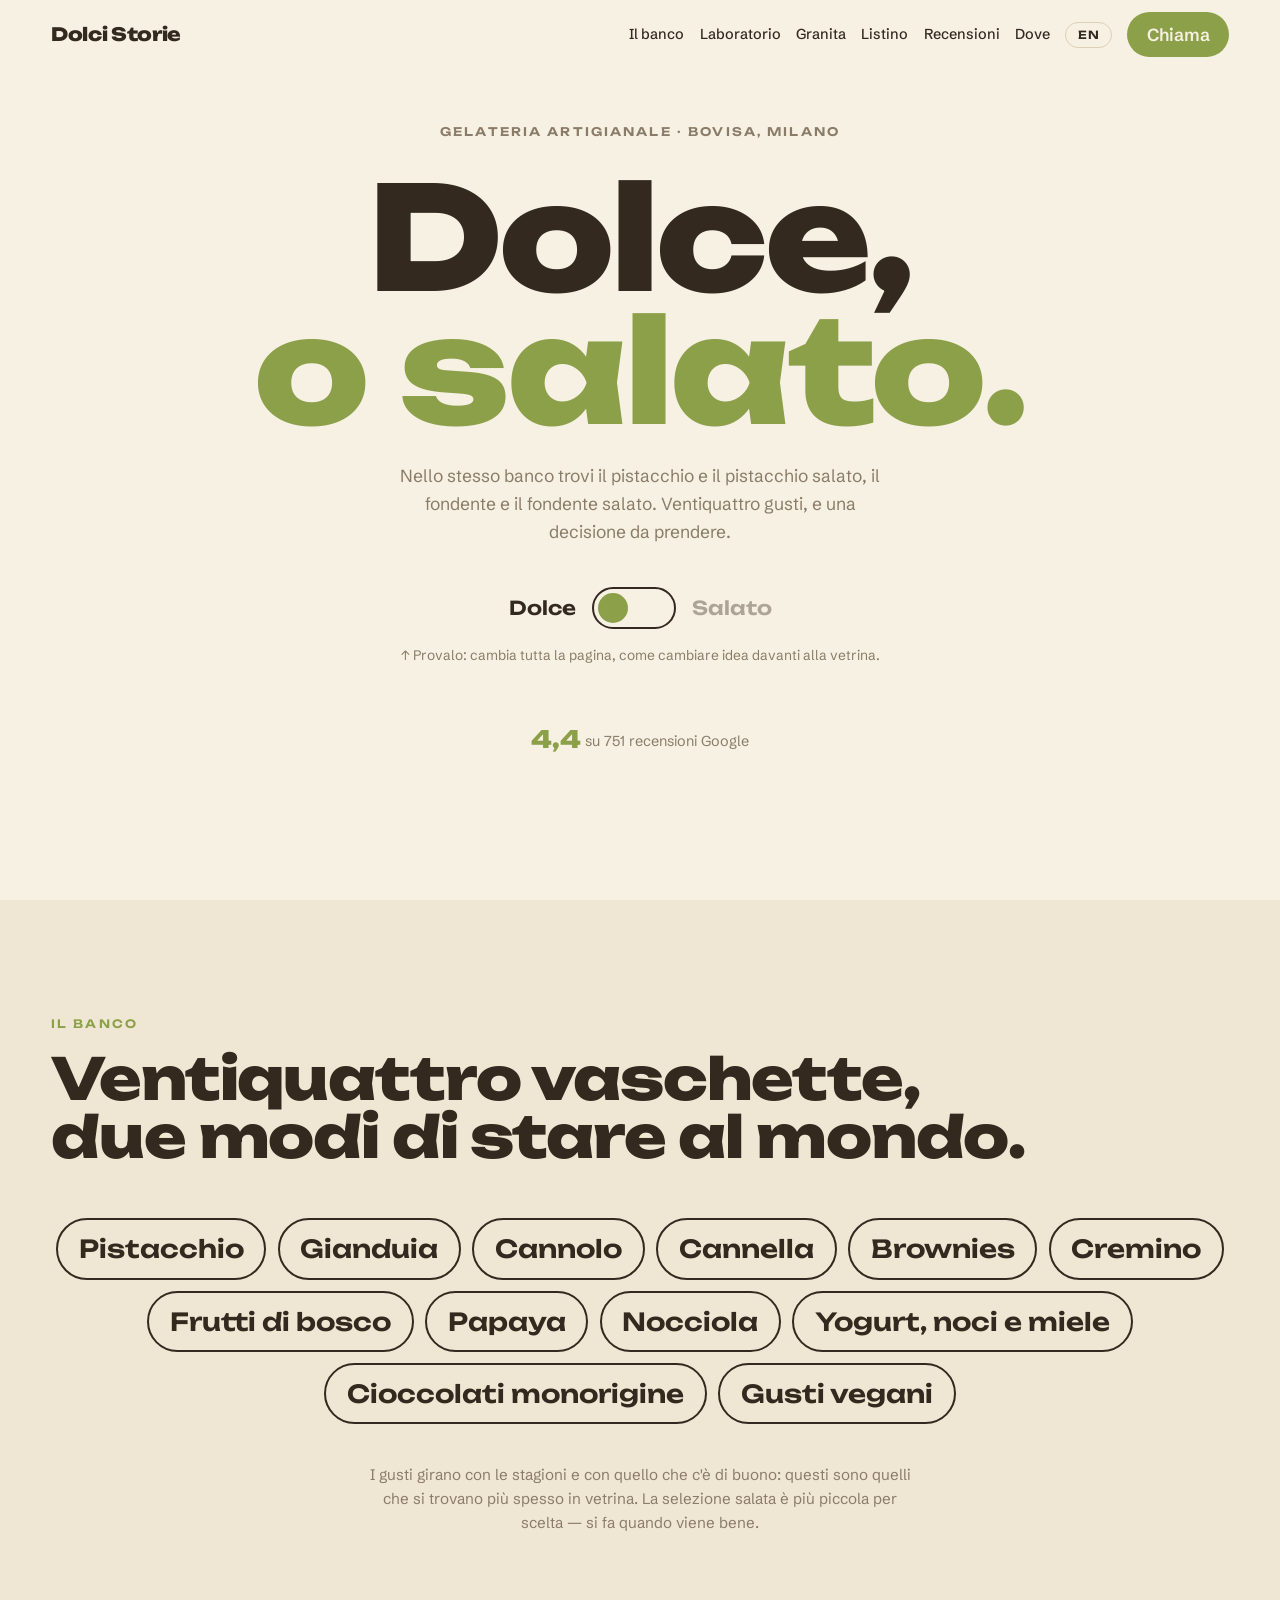
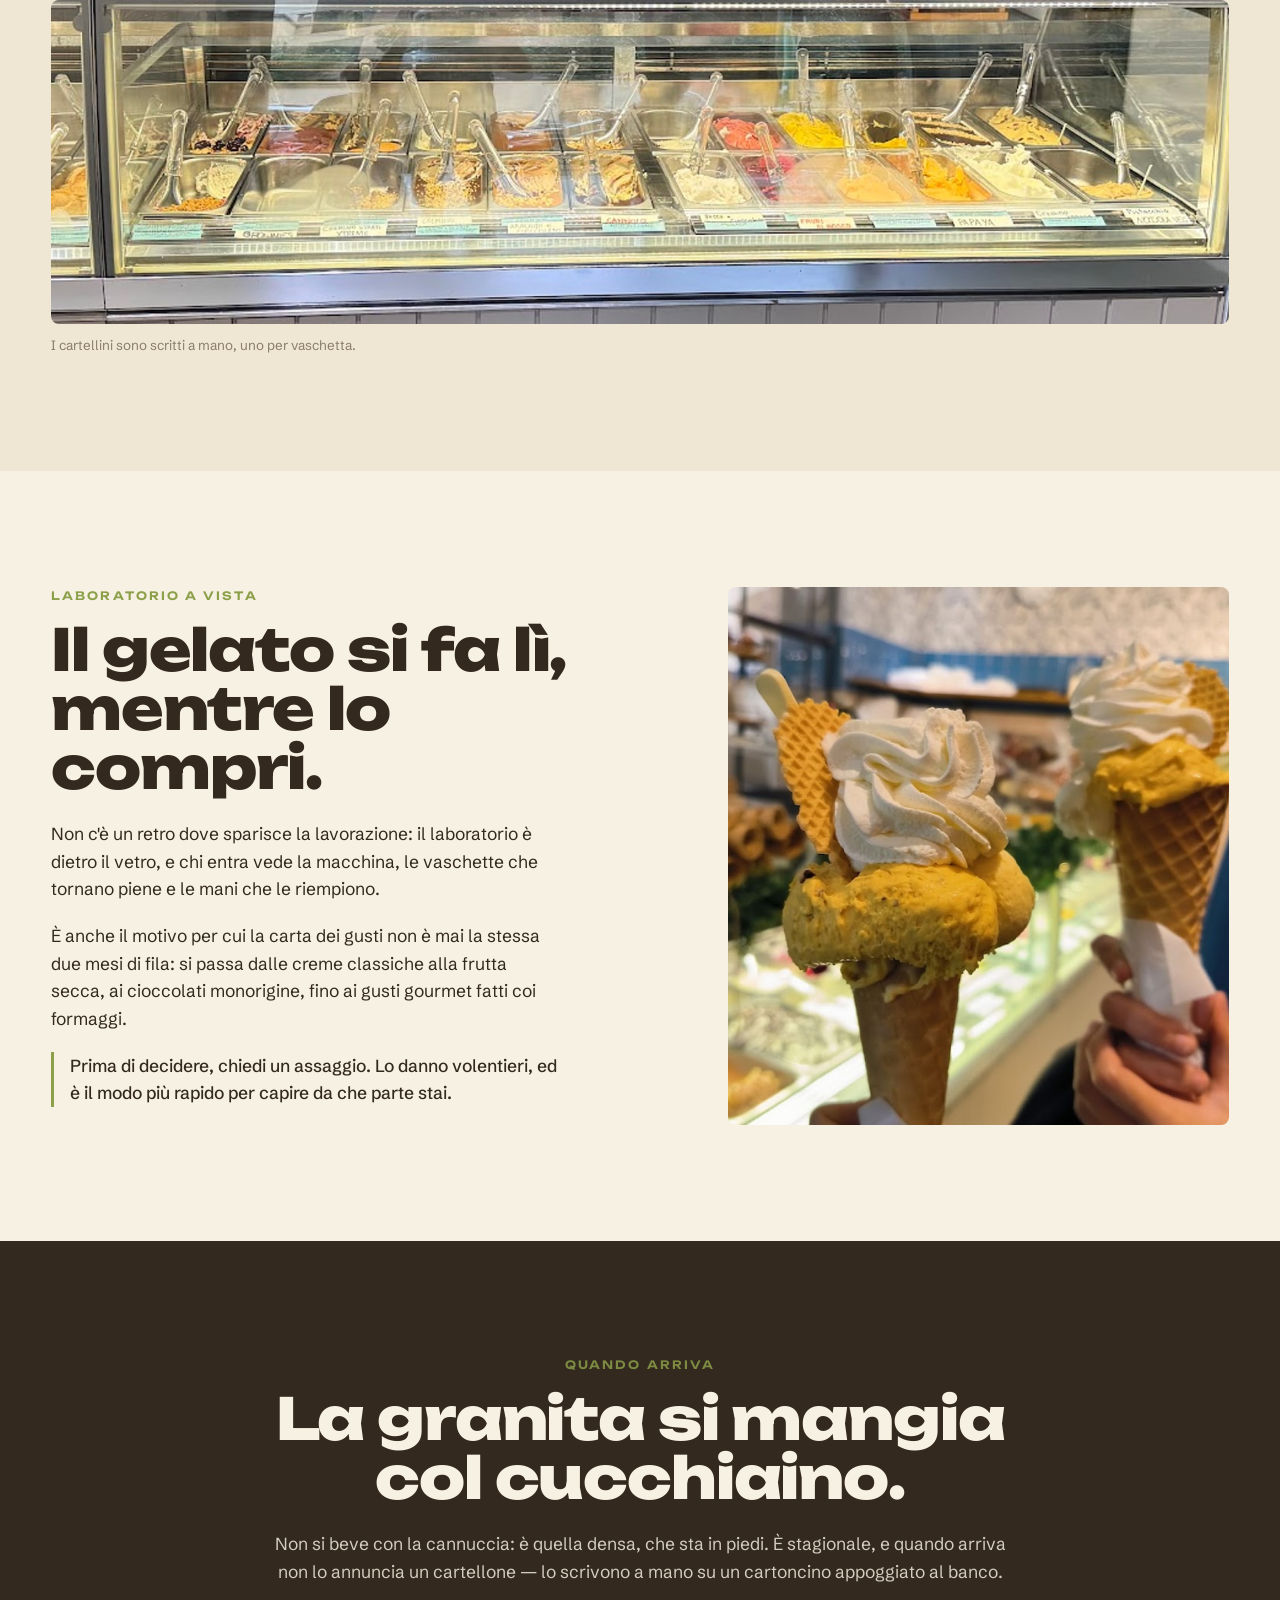
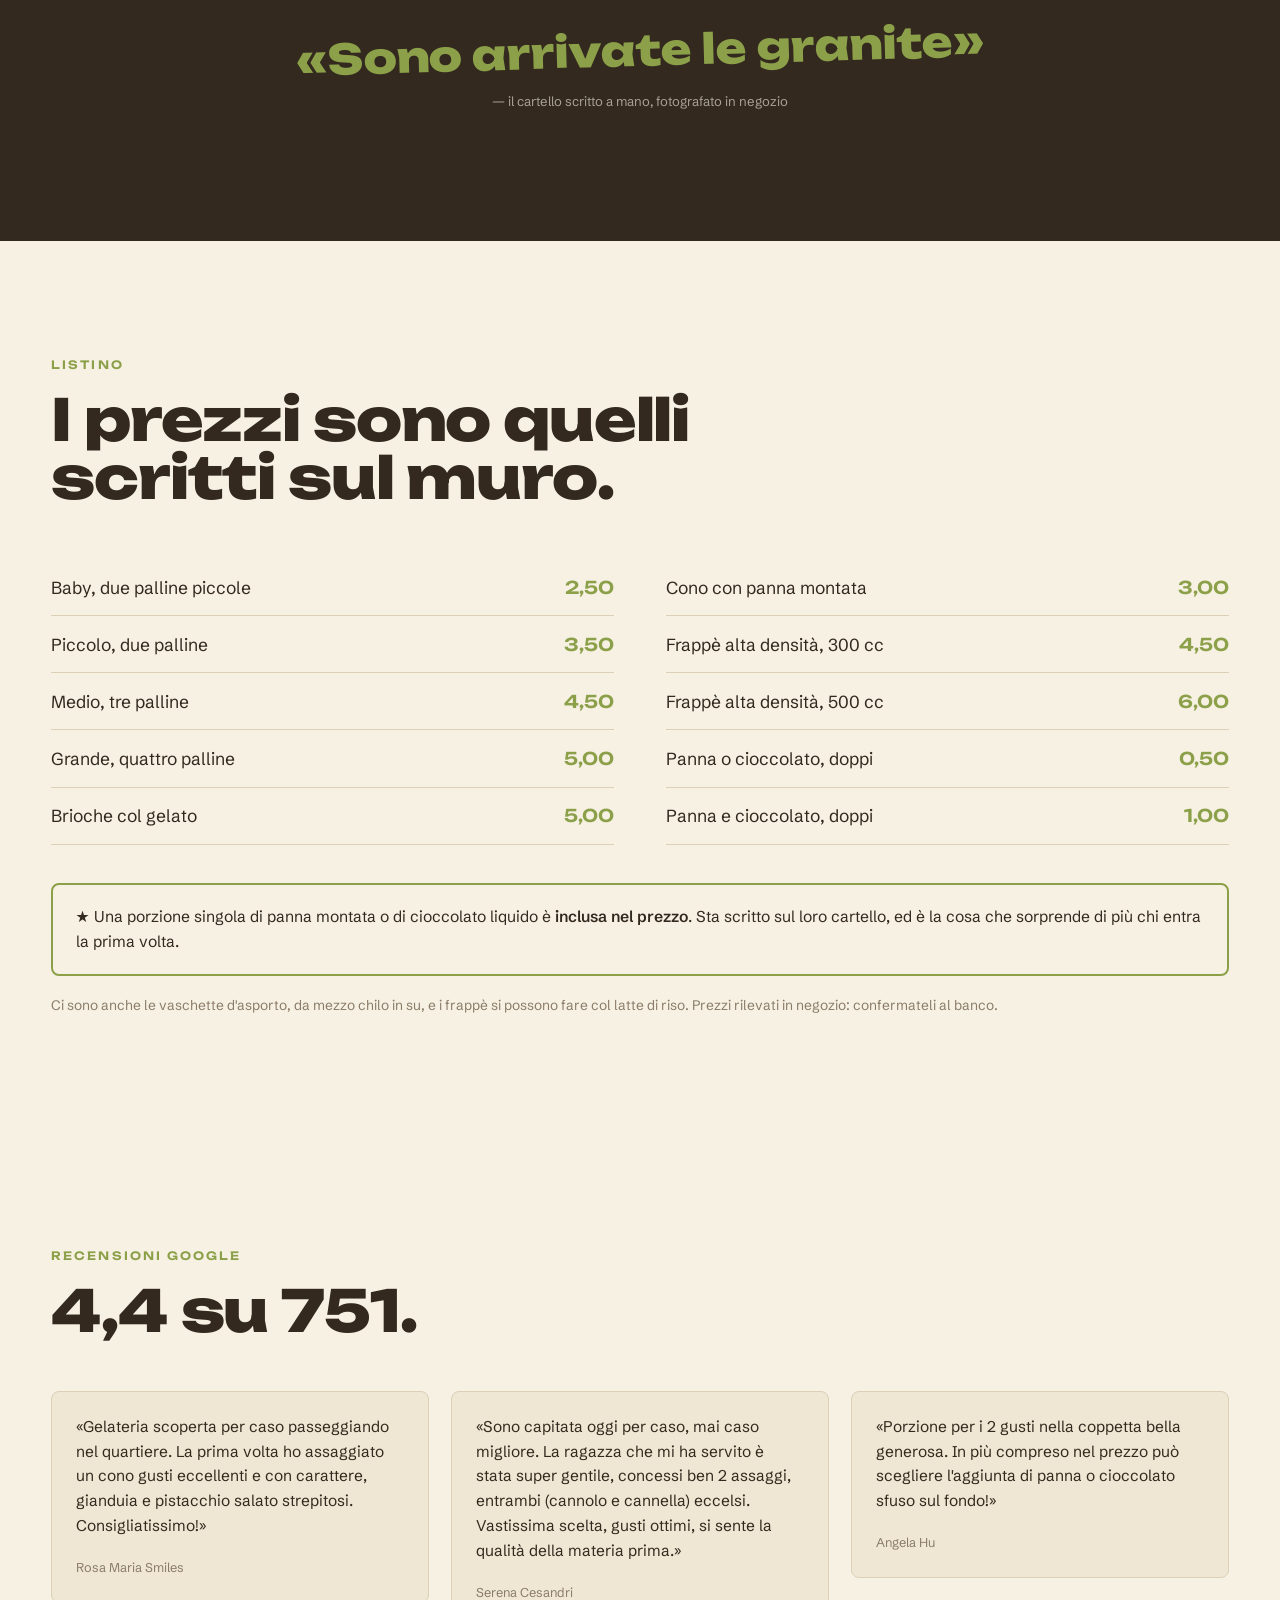
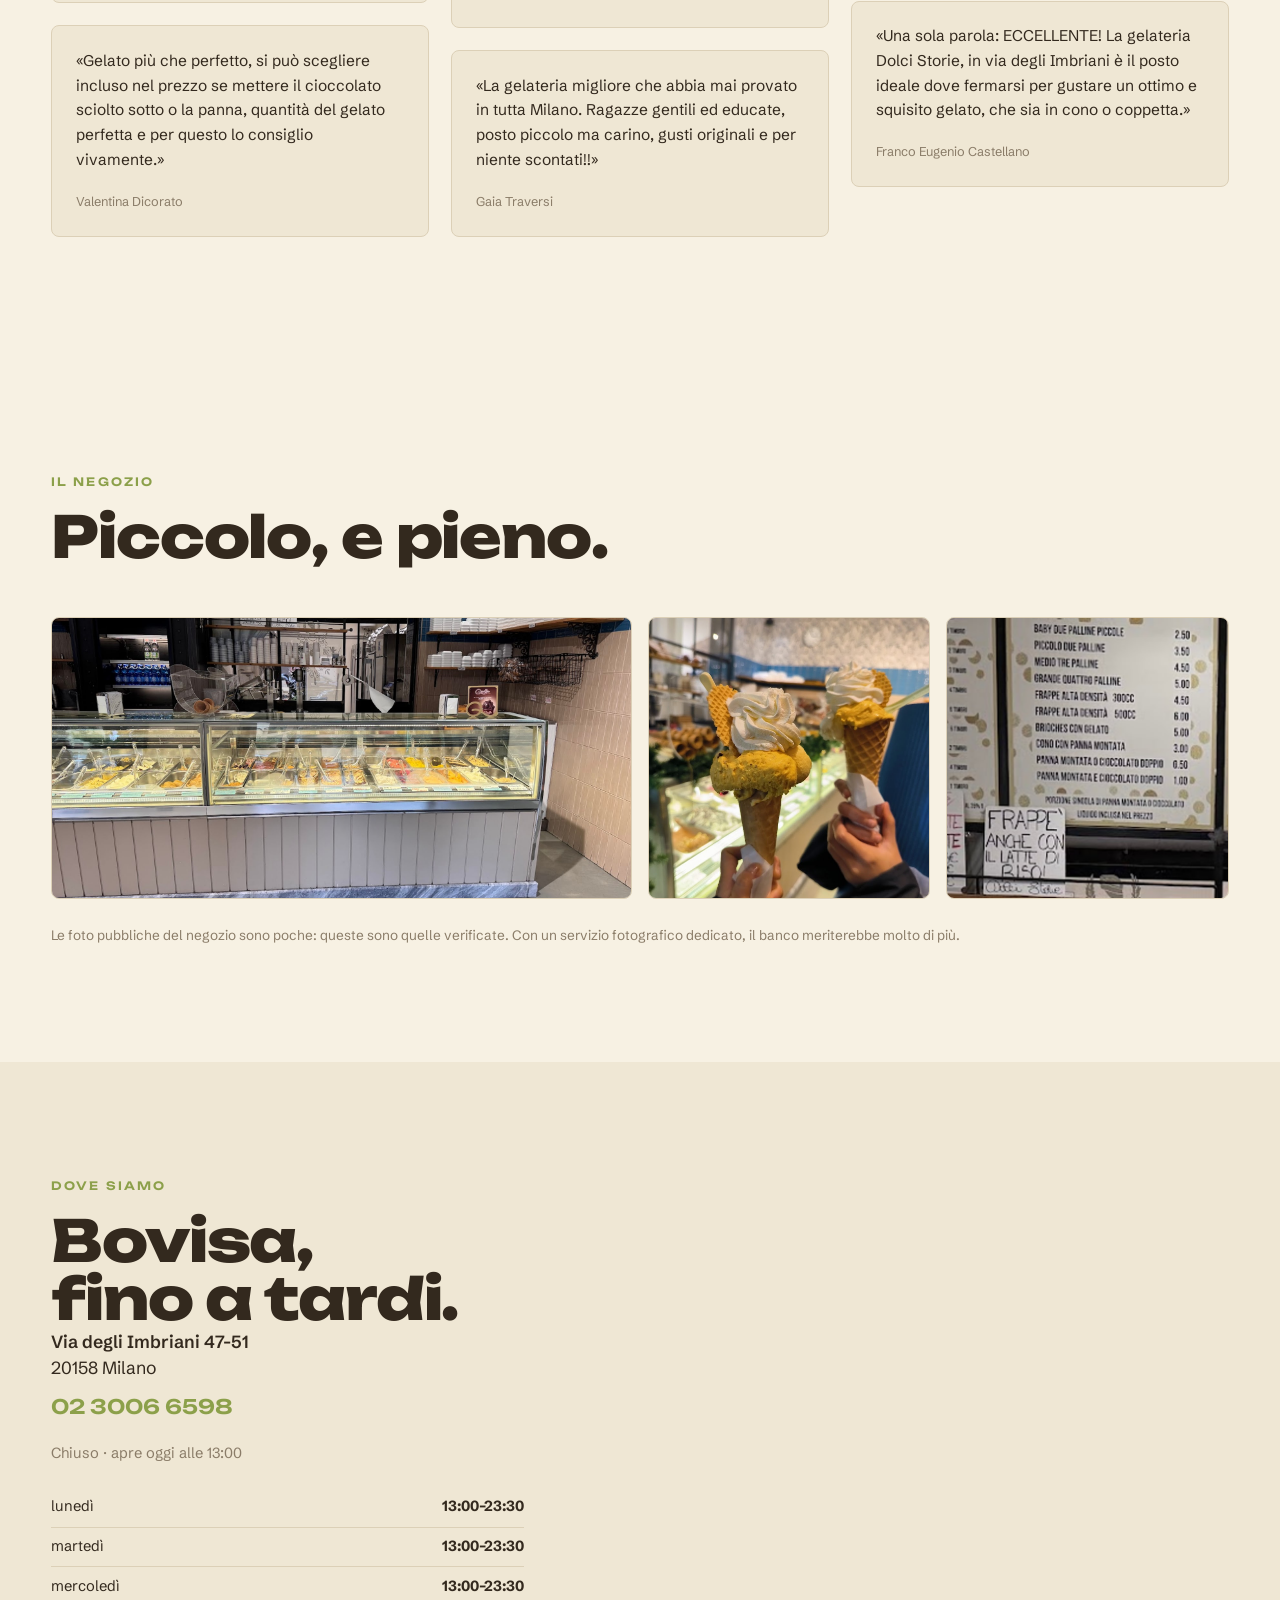
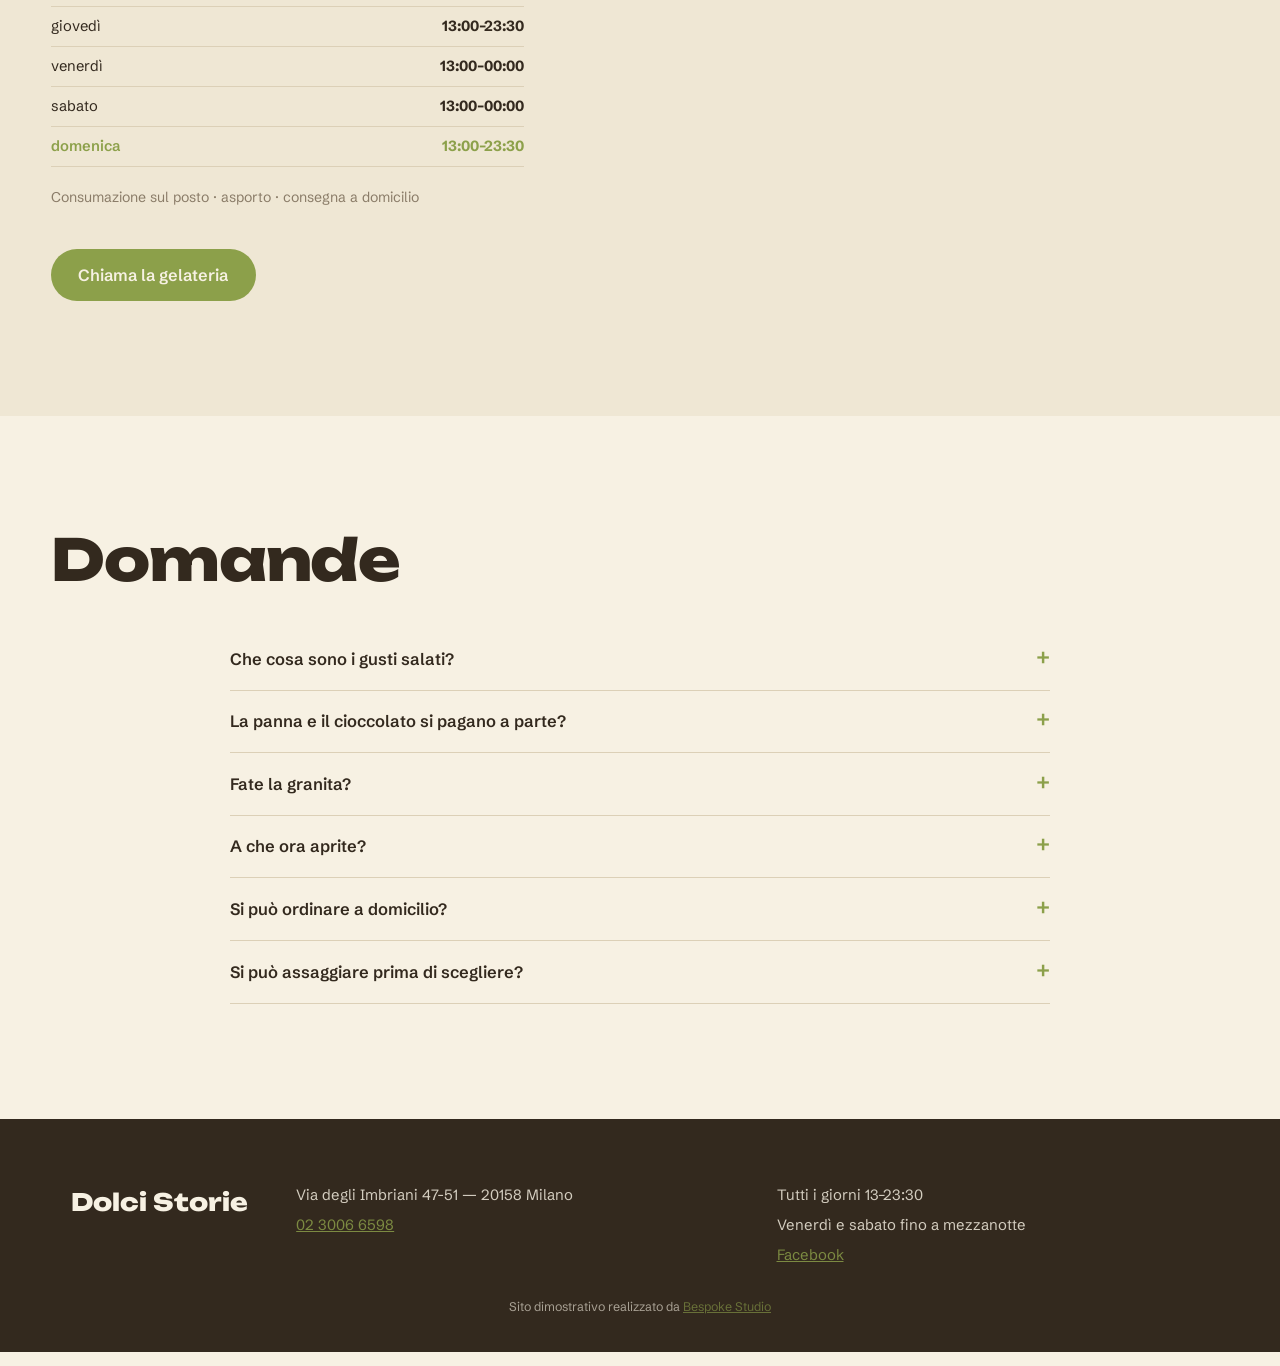
==== index.html @ 7821585c "Dolci Storie — sito vetrina (gelateria, Bovisa, Milano) Concept «Dolce, o salato»: nello stesso banc" ====
<!doctype html>
<html lang="it">
<head>
<meta charset="utf-8">
<meta name="viewport" content="width=device-width, initial-scale=1">
<title>Dolci Storie — Gelateria artigianale in Bovisa, Milano | Via degli Imbriani 47</title>
<meta name="description" content="Gelateria artigianale con laboratorio a vista in Bovisa, Milano. 24 gusti, dal pistacchio al pistacchio salato, cioccolati monorigine e granita col cucchiaino. 4,4 su 751 recensioni Google. Aperto tutti i giorni dalle 13.">
<link rel="canonical" href="https://rotenzark.github.io/dolci-storie/">
<meta property="og:type" content="website">
<meta property="og:title" content="Dolci Storie — Gelateria artigianale in Bovisa, Milano">
<meta property="og:description" content="Dolce, o salato. 24 gusti col laboratorio a vista in Via degli Imbriani. 4,4 su 751 recensioni.">
<meta property="og:url" content="https://rotenzark.github.io/dolci-storie/">
<meta property="og:image" content="https://rotenzark.github.io/dolci-storie/img/og.jpg">
<meta property="og:locale" content="it_IT">
<meta name="twitter:card" content="summary_large_image">
<meta name="twitter:title" content="Dolci Storie — Gelateria artigianale in Bovisa, Milano">
<meta name="twitter:description" content="Dolce, o salato. 24 gusti col laboratorio a vista in Via degli Imbriani, Bovisa.">
<meta name="twitter:image" content="https://rotenzark.github.io/dolci-storie/img/og.jpg">
<meta name="theme-color" content="#F7F1E3">
<link rel="icon" href="img/favicon.svg" type="image/svg+xml">
<link rel="icon" href="img/favicon-32.png" sizes="32x32">
<link rel="apple-touch-icon" href="img/apple-touch-icon.png">
<link rel="preconnect" href="https://fonts.googleapis.com">
<link rel="preconnect" href="https://fonts.gstatic.com" crossorigin>
<link href="https://fonts.googleapis.com/css2?family=Unbounded:wght@400;600;800&family=Schibsted+Grotesk:wght@400;500;600&display=swap" rel="stylesheet">
<link rel="stylesheet" href="css/styles.css?v=1">
<script src="https://cdn.jsdelivr.net/npm/gsap@3.12.5/dist/gsap.min.js" defer></script>
<script src="https://cdn.jsdelivr.net/npm/gsap@3.12.5/dist/ScrollTrigger.min.js" defer></script>
<script src="js/main.js?v=1" defer></script>
<script type="application/ld+json">
{
  "@context": "https://schema.org",
  "@type": "IceCreamShop",
  "name": "Dolci Storie",
  "description": "Gelateria artigianale con laboratorio a vista in Bovisa, Milano: 24 gusti fra creme, frutta secca, cioccolati monorigine e gusti salati, granita e caffetteria.",
  "url": "https://rotenzark.github.io/dolci-storie/",
  "telephone": "+390230066598",
  "image": "https://rotenzark.github.io/dolci-storie/img/banco.jpg",
  "priceRange": "€",
  "servesCuisine": "Gelato",
  "address": {
    "@type": "PostalAddress",
    "streetAddress": "Via degli Imbriani 47-51",
    "addressLocality": "Milano",
    "postalCode": "20158",
    "addressCountry": "IT"
  },
  "geo": { "@type": "GeoCoordinates", "latitude": 45.5009444, "longitude": 9.1667323 },
  "aggregateRating": { "@type": "AggregateRating", "ratingValue": "4.4", "reviewCount": "751" },
  "openingHoursSpecification": [
    { "@type": "OpeningHoursSpecification", "dayOfWeek": ["Sunday","Monday","Tuesday","Wednesday","Thursday"], "opens": "13:00", "closes": "23:30" },
    { "@type": "OpeningHoursSpecification", "dayOfWeek": ["Friday","Saturday"], "opens": "13:00", "closes": "00:00" }
  ]
}
</script>
<script type="application/ld+json">
{
  "@context": "https://schema.org",
  "@type": "FAQPage",
  "mainEntity": [
    {
      "@type": "Question",
      "name": "Che cosa sono i gusti salati?",
      "acceptedAnswer": { "@type": "Answer", "text": "Accanto ai gusti classici il banco tiene versioni salate delle stesse basi — il pistacchio salato e il fondente salato — e gusti gourmet realizzati con i formaggi. Sono gli stessi ingredienti, portati dall'altra parte." }
    },
    {
      "@type": "Question",
      "name": "La panna e il cioccolato si pagano a parte?",
      "acceptedAnswer": { "@type": "Answer", "text": "No. Sul cartello del locale è scritto che una porzione singola di panna montata o di cioccolato liquido è inclusa nel prezzo. Si paga solo se se ne vuole una doppia." }
    },
    {
      "@type": "Question",
      "name": "Fate la granita?",
      "acceptedAnswer": { "@type": "Answer", "text": "Sì, ed è del tipo da mangiare col cucchiaino, non da bere. È stagionale: quando arriva, lo scrivono a mano sul cartello del banco." }
    },
    {
      "@type": "Question",
      "name": "A che ora aprite?",
      "acceptedAnswer": { "@type": "Answer", "text": "Tutti i giorni dalle 13. Si chiude alle 23:30, e il venerdì e il sabato a mezzanotte. Non facciamo colazione: si comincia all'ora del caffè del pomeriggio." }
    },
    {
      "@type": "Question",
      "name": "Si può ordinare a domicilio?",
      "acceptedAnswer": { "@type": "Answer", "text": "Sì: oltre al banco ci sono l'asporto e la consegna a domicilio. Per le vaschette conviene una telefonata allo 02 3006 6598." }
    },
    {
      "@type": "Question",
      "name": "Si può assaggiare prima di scegliere?",
      "acceptedAnswer": { "@type": "Answer", "text": "Sì, e conviene: è il modo più rapido per capire se il pistacchio che si vuole è quello dolce o quello salato." }
    }
  ]
}
</script>
</head>
<body>

<div id="intro" aria-hidden="true"><span id="introMark">Dolci Storie</span></div>

<a class="skip" href="#hero" data-i18n="skip">Vai al contenuto</a>

<header id="header">
  <a class="brand" href="#hero" aria-label="Dolci Storie, torna in cima" data-i18n-aria="brand.aria">Dolci Storie</a>
  <button id="burger" aria-expanded="false" aria-controls="mainNav" aria-label="Apri il menu" data-i18n-aria="burger.aria">
    <span></span><span></span><span></span>
  </button>
  <nav id="mainNav" aria-label="Principale">
    <a href="#banco" data-i18n="nav.banco">Il banco</a>
    <a href="#laboratorio" data-i18n="nav.lab">Laboratorio</a>
    <a href="#granita" data-i18n="nav.granita">Granita</a>
    <a href="#listino" data-i18n="nav.listino">Listino</a>
    <a href="#voci" data-i18n="nav.voci">Recensioni</a>
    <a href="#dove" data-i18n="nav.dove">Dove</a>
    <button id="langToggle" type="button" aria-label="Switch to English" data-i18n-aria="lang.aria"><span data-i18n="lang.txt">EN</span></button>
    <a class="cta" href="tel:+390230066598" data-i18n="nav.cta">Chiama</a>
  </nav>
</header>

<main>

<!-- ══════════ HERO: la scelta ══════════ -->
<section id="hero">
  <p class="hero-kicker" data-i18n="hero.kicker">Gelateria artigianale · Bovisa, Milano</p>

  <h1 class="hero-title">
    <span class="ht-1" data-i18n="hero.t1">Dolce,</span>
    <span class="ht-2" data-i18n="hero.t2">o salato.</span>
  </h1>

  <p class="hero-sub" data-i18n="hero.sub">Nello stesso banco trovi il pistacchio e il pistacchio salato, il fondente e il fondente salato. Ventiquattro gusti, e una decisione da prendere.</p>

  <div class="switch-wrap">
    <span class="switch-label sw-dolce" data-i18n="sw.dolce">Dolce</span>
    <button id="gusto" class="switch" role="switch" aria-checked="false" aria-label="Passa ai gusti salati" data-i18n-aria="sw.aria">
      <span class="knob"></span>
    </button>
    <span class="switch-label sw-salato" data-i18n="sw.salato">Salato</span>
  </div>
  <p class="switch-hint" data-i18n="sw.hint">↑ Provalo: cambia tutta la pagina, come cambiare idea davanti alla vetrina.</p>

  <p class="hero-rating"><strong>4,4</strong> <span data-i18n="hero.rating">su 751 recensioni Google</span></p>
</section>

<!-- ══════════ IL BANCO ══════════ -->
<section id="banco">
  <div class="sec-head reveal">
    <p class="eyebrow" data-i18n="banco.eyebrow">Il banco</p>
    <h2 data-i18n="banco.h">Ventiquattro vaschette,<br>due modi di stare al mondo.</h2>
  </div>

  <div class="gusti-grid" id="gustiDolce">
    <span class="gusto-chip reveal">Pistacchio</span>
    <span class="gusto-chip reveal">Gianduia</span>
    <span class="gusto-chip reveal">Cannolo</span>
    <span class="gusto-chip reveal">Cannella</span>
    <span class="gusto-chip reveal">Brownies</span>
    <span class="gusto-chip reveal">Cremino</span>
    <span class="gusto-chip reveal">Frutti di bosco</span>
    <span class="gusto-chip reveal">Papaya</span>
    <span class="gusto-chip reveal">Nocciola</span>
    <span class="gusto-chip reveal" data-i18n="g.yogurt">Yogurt, noci e miele</span>
    <span class="gusto-chip reveal" data-i18n="g.mono">Cioccolati monorigine</span>
    <span class="gusto-chip reveal" data-i18n="g.vegani">Gusti vegani</span>
  </div>

  <div class="gusti-grid" id="gustiSalato" hidden>
    <span class="gusto-chip reveal">Pistacchio salato</span>
    <span class="gusto-chip reveal">Fondente salato</span>
    <span class="gusto-chip reveal" data-i18n="g.formaggi">Gusti gourmet coi formaggi</span>
  </div>

  <p class="banco-nota reveal" data-i18n="banco.nota">I gusti girano con le stagioni e con quello che c'è di buono: questi sono quelli che si trovano più spesso in vetrina. La selezione salata è più piccola per scelta — si fa quando viene bene.</p>

  <figure class="banco-fig reveal">
    <img src="img/vaschette.jpg" alt="La fila delle vaschette nel banco, con i cartellini dei gusti scritti a mano" width="1600" height="264">
    <figcaption data-i18n="banco.cap">I cartellini sono scritti a mano, uno per vaschetta.</figcaption>
  </figure>
</section>

<!-- ══════════ LABORATORIO ══════════ -->
<section id="laboratorio">
  <div class="lab-grid">
    <div class="lab-text reveal">
      <p class="eyebrow" data-i18n="lab.eyebrow">Laboratorio a vista</p>
      <h2 data-i18n="lab.h">Il gelato si fa lì,<br>mentre lo compri.</h2>
      <p data-i18n="lab.p1">Non c'è un retro dove sparisce la lavorazione: il laboratorio è dietro il vetro, e chi entra vede la macchina, le vaschette che tornano piene e le mani che le riempiono.</p>
      <p data-i18n="lab.p2">È anche il motivo per cui la carta dei gusti non è mai la stessa due mesi di fila: si passa dalle creme classiche alla frutta secca, ai cioccolati monorigine, fino ai gusti gourmet fatti coi formaggi.</p>
      <p class="lab-tip" data-i18n="lab.tip">Prima di decidere, chiedi un assaggio. Lo danno volentieri, ed è il modo più rapido per capire da che parte stai.</p>
    </div>
    <figure class="lab-fig reveal">
      <img src="img/pistacchio.jpg" alt="Due coni di gelato al pistacchio con panna montata, davanti al banco" width="1200" height="1101">
    </figure>
  </div>
</section>

<!-- ══════════ GRANITA ══════════ -->
<section id="granita">
  <div class="granita-inner reveal">
    <p class="eyebrow" data-i18n="gr.eyebrow">Quando arriva</p>
    <h2 data-i18n="gr.h">La granita si mangia<br>col cucchiaino.</h2>
    <p data-i18n="gr.p">Non si beve con la cannuccia: è quella densa, che sta in piedi. È stagionale, e quando arriva non lo annuncia un cartellone — lo scrivono a mano su un cartoncino appoggiato al banco.</p>
    <p class="gr-quote" data-i18n="gr.q">«Sono arrivate le granite»</p>
    <p class="gr-src" data-i18n="gr.src">— il cartello scritto a mano, fotografato in negozio</p>
  </div>
</section>

<!-- ══════════ LISTINO ══════════ -->
<section id="listino">
  <div class="sec-head reveal">
    <p class="eyebrow" data-i18n="li.eyebrow">Listino</p>
    <h2 data-i18n="li.h">I prezzi sono quelli<br>scritti sul muro.</h2>
  </div>
  <div class="listino-grid">
    <ul class="listino-col reveal">
      <li><span data-i18n="li.1">Baby, due palline piccole</span><b>2,50</b></li>
      <li><span data-i18n="li.2">Piccolo, due palline</span><b>3,50</b></li>
      <li><span data-i18n="li.3">Medio, tre palline</span><b>4,50</b></li>
      <li><span data-i18n="li.4">Grande, quattro palline</span><b>5,00</b></li>
      <li><span data-i18n="li.5">Brioche col gelato</span><b>5,00</b></li>
    </ul>
    <ul class="listino-col reveal">
      <li><span data-i18n="li.6">Cono con panna montata</span><b>3,00</b></li>
      <li><span data-i18n="li.7">Frappè alta densità, 300 cc</span><b>4,50</b></li>
      <li><span data-i18n="li.8">Frappè alta densità, 500 cc</span><b>6,00</b></li>
      <li><span data-i18n="li.9">Panna o cioccolato, doppi</span><b>0,50</b></li>
      <li><span data-i18n="li.10">Panna e cioccolato, doppi</span><b>1,00</b></li>
    </ul>
  </div>
  <p class="listino-star reveal" data-i18n="li.star">★ Una porzione singola di panna montata o di cioccolato liquido è <strong>inclusa nel prezzo</strong>. Sta scritto sul loro cartello, ed è la cosa che sorprende di più chi entra la prima volta.</p>
  <p class="listino-nota reveal" data-i18n="li.nota">Ci sono anche le vaschette d'asporto, da mezzo chilo in su, e i frappè si possono fare col latte di riso. Prezzi rilevati in negozio: confermateli al banco.</p>
</section>

<!-- ══════════ RECENSIONI ══════════ -->
<section id="voci">
  <div class="sec-head reveal">
    <p class="eyebrow" data-i18n="voci.eyebrow">Recensioni Google</p>
    <h2 data-i18n="voci.h">4,4 su 751.</h2>
  </div>
  <div class="voci-grid">
    <blockquote class="reveal"><p data-i18n="v1.p">«Gelateria scoperta per caso passeggiando nel quartiere. La prima volta ho assaggiato un cono gusti eccellenti e con carattere, gianduia e pistacchio salato strepitosi. Consigliatissimo!»</p><cite data-i18n="v1.c">Rosa Maria Smiles</cite></blockquote>
    <blockquote class="reveal"><p data-i18n="v2.p">«Gelato più che perfetto, si può scegliere incluso nel prezzo se mettere il cioccolato sciolto sotto o la panna, quantità del gelato perfetta e per questo lo consiglio vivamente.»</p><cite data-i18n="v2.c">Valentina Dicorato</cite></blockquote>
    <blockquote class="reveal"><p data-i18n="v3.p">«Sono capitata oggi per caso, mai caso migliore. La ragazza che mi ha servito è stata super gentile, concessi ben 2 assaggi, entrambi (cannolo e cannella) eccelsi. Vastissima scelta, gusti ottimi, si sente la qualità della materia prima.»</p><cite data-i18n="v3.c">Serena Cesandri</cite></blockquote>
    <blockquote class="reveal"><p data-i18n="v4.p">«La gelateria migliore che abbia mai provato in tutta Milano. Ragazze gentili ed educate, posto piccolo ma carino, gusti originali e per niente scontati!!»</p><cite data-i18n="v4.c">Gaia Traversi</cite></blockquote>
    <blockquote class="reveal"><p data-i18n="v5.p">«Porzione per i 2 gusti nella coppetta bella generosa. In più compreso nel prezzo può scegliere l'aggiunta di panna o cioccolato sfuso sul fondo!»</p><cite data-i18n="v5.c">Angela Hu</cite></blockquote>
    <blockquote class="reveal"><p data-i18n="v6.p">«Una sola parola: ECCELLENTE! La gelateria Dolci Storie, in via degli Imbriani è il posto ideale dove fermarsi per gustare un ottimo e squisito gelato, che sia in cono o coppetta.»</p><cite data-i18n="v6.c">Franco Eugenio Castellano</cite></blockquote>
  </div>
</section>

<!-- ══════════ GALLERY ══════════ -->
<section id="sala">
  <div class="sec-head reveal">
    <p class="eyebrow" data-i18n="sala.eyebrow">Il negozio</p>
    <h2 data-i18n="sala.h">Piccolo, e pieno.</h2>
  </div>
  <div class="sala-grid">
    <button class="shot shot-wide reveal" data-full="img/banco.jpg" aria-label="Ingrandisci: il banco" data-i18n-aria="sala.a1">
      <img src="img/banco.jpg" alt="Il banco di Dolci Storie con la vetrina dei gusti e il listino scritto a muro" width="1800" height="1350">
    </button>
    <button class="shot reveal" data-full="img/coni.jpg" aria-label="Ingrandisci: due coni di pistacchio" data-i18n-aria="sala.a2">
      <img src="img/coni.jpg" alt="Due coni di gelato al pistacchio con panna montata" width="1100" height="1467">
    </button>
    <button class="shot reveal" data-full="img/listino.jpg" aria-label="Ingrandisci: il listino a muro" data-i18n-aria="sala.a3">
      <img src="img/listino.jpg" alt="Il listino dei prezzi scritto sui cartelli appesi al muro" width="1400" height="450">
    </button>
  </div>
  <p class="sala-nota reveal" data-i18n="sala.nota">Le foto pubbliche del negozio sono poche: queste sono quelle verificate. Con un servizio fotografico dedicato, il banco meriterebbe molto di più.</p>
</section>

<!-- ══════════ DOVE ══════════ -->
<section id="dove">
  <div class="dove-grid">
    <div class="dove-info reveal">
      <p class="eyebrow" data-i18n="dove.eyebrow">Dove siamo</p>
      <h2 data-i18n="dove.h">Bovisa,<br>fino a tardi.</h2>
      <address>
        <strong>Via degli Imbriani 47-51</strong><br>
        20158 Milano
      </address>
      <p class="dove-tel"><a href="tel:+390230066598">02 3006 6598</a></p>
      <p class="dove-stato"><span id="orarioStato">&nbsp;</span></p>
      <ul class="orari">
        <li data-day="1"><span data-i18n="d.lun">lunedì</span><b>13:00–23:30</b></li>
        <li data-day="2"><span data-i18n="d.mar">martedì</span><b>13:00–23:30</b></li>
        <li data-day="3"><span data-i18n="d.mer">mercoledì</span><b>13:00–23:30</b></li>
        <li data-day="4"><span data-i18n="d.gio">giovedì</span><b>13:00–23:30</b></li>
        <li data-day="5"><span data-i18n="d.ven">venerdì</span><b>13:00–00:00</b></li>
        <li data-day="6"><span data-i18n="d.sab">sabato</span><b>13:00–00:00</b></li>
        <li data-day="0"><span data-i18n="d.dom">domenica</span><b>13:00–23:30</b></li>
      </ul>
      <p class="dove-serv" data-i18n="dove.serv">Consumazione sul posto · asporto · consegna a domicilio</p>
      <a class="cta cta-big" href="tel:+390230066598" data-i18n="dove.cta">Chiama la gelateria</a>
    </div>
    <div class="dove-map reveal">
      <iframe
        title="Mappa: Dolci Storie, Via degli Imbriani 47, Milano"
        data-i18n-title="dove.maptitle"
        src="https://www.google.com/maps?q=Dolci+Storie,+Via+degli+Imbriani+47,+20158+Milano&output=embed"
        width="600" height="450" style="border:0" allowfullscreen="" referrerpolicy="no-referrer-when-downgrade"></iframe>
    </div>
  </div>
</section>

<!-- ══════════ FAQ ══════════ -->
<section id="faq">
  <h2 class="reveal" data-i18n="faq.h">Domande</h2>
  <div class="faq-list">
    <details class="reveal"><summary data-i18n="f1.q">Che cosa sono i gusti salati?</summary><p data-i18n="f1.a">Accanto ai gusti classici il banco tiene versioni salate delle stesse basi — il pistacchio salato e il fondente salato — e gusti gourmet fatti coi formaggi. Stessi ingredienti, portati dall'altra parte.</p></details>
    <details class="reveal"><summary data-i18n="f2.q">La panna e il cioccolato si pagano a parte?</summary><p data-i18n="f2.a">No. Sul cartello del locale è scritto che una porzione singola di panna montata o di cioccolato liquido è inclusa nel prezzo. Si paga solo la doppia.</p></details>
    <details class="reveal"><summary data-i18n="f3.q">Fate la granita?</summary><p data-i18n="f3.a">Sì, ed è quella da mangiare col cucchiaino, non da bere. È stagionale: quando arriva lo scrivono a mano sul cartello del banco.</p></details>
    <details class="reveal"><summary data-i18n="f4.q">A che ora aprite?</summary><p data-i18n="f4.a">Tutti i giorni dalle 13, fino alle 23:30 — venerdì e sabato fino a mezzanotte. Non facciamo colazione.</p></details>
    <details class="reveal"><summary data-i18n="f5.q">Si può ordinare a domicilio?</summary><p data-i18n="f5.a">Sì: oltre al banco ci sono asporto e consegna a domicilio. Per le vaschette conviene una telefonata.</p></details>
    <details class="reveal"><summary data-i18n="f6.q">Si può assaggiare prima di scegliere?</summary><p data-i18n="f6.a">Sì, e conviene: è il modo più rapido per capire se il pistacchio che vuoi è quello dolce o quello salato.</p></details>
  </div>
</section>

</main>

<footer>
  <div class="foot-inner">
    <p class="foot-name">Dolci Storie</p>
    <div class="foot-col">
      <p>Via degli Imbriani 47-51 — 20158 Milano</p>
      <p><a href="tel:+390230066598">02 3006 6598</a></p>
    </div>
    <div class="foot-col">
      <p data-i18n="foot.orari">Tutti i giorni 13–23:30</p>
      <p data-i18n="foot.we">Venerdì e sabato fino a mezzanotte</p>
      <p><a href="https://www.facebook.com/dolcistorie/" target="_blank" rel="noopener">Facebook</a></p>
    </div>
  </div>
  <p class="foot-credit">
    <span data-i18n="foot.demo">Sito dimostrativo realizzato da</span>
    <a href="https://bespokestud.io" target="_blank" rel="noopener">Bespoke Studio</a>
  </p>
</footer>

<div id="actionBar">
  <a href="tel:+390230066598" class="ab-call" data-i18n="ab.call">Chiama</a>
  <a href="#dove" class="ab-map" data-i18n="ab.map">Dove siamo</a>
</div>

<div id="lightbox" hidden>
  <button id="lightboxClose" aria-label="Chiudi" data-i18n-aria="lb.close">✕</button>
  <img id="lightboxImg" src="" alt="">
</div>

</body>
</html>
---- css/styles.css ----
/* ══════════════════════════════════════════════════════════════════
   Dolci Storie — gelateria artigianale, Bovisa (Milano)
   Concept: «DOLCE, O SALATO». Nello stesso banco convivono il pistacchio
   e il pistacchio salato: il sito fa fare al visitatore la stessa scelta
   che farebbe in vetrina. Il gesto-firma è un INTERRUTTORE che non cambia
   solo la lista dei gusti — ribalta la palette dell'intera pagina, dal
   crema/pistacchio del dolce al salino/blu del salato.
   Colori campionati dalle loro foto reali: la fascia di piastrelle blu,
   la carta da parati, il crema dei cartelli, il verde del pistacchio.
   ══════════════════════════════════════════════════════════════════ */

/* ---------- PLUMBING (reset tecnico canonico) ---------- */
[hidden] { display: none !important; }
img { max-width: 100%; height: auto; }
@media (prefers-reduced-motion: reduce) {
  *, *::before, *::after {
    animation-duration: .01ms !important;
    animation-iteration-count: 1 !important;
    transition-duration: .01ms !important;
    scroll-behavior: auto !important;
  }
  .reveal { opacity: 1 !important; }
}

/* ---------- STATO INIZIALE DEI .reveal ----------
   Con `immediateRender:false` lo stato "from" non esiste finché lo
   ScrollTrigger non scatta: senza queste righe gli elementi restano
   visibili, vengono azzerati di colpo e ri-dissolti — cioè FLASHANO.
   È il difetto trovato il 19/7 sul sito precedente (43 reveal su 43);
   ora `lint-sito` lo verifica col check `reveal-initial-state`. */
.js .reveal { opacity: 0; }
.js .reveal.in-view { opacity: 1; }
html:not(.js) .reveal, html.reduced-motion .reveal { opacity: 1; }

/* ---------- design system ---------- */
:root {
  --crema: #F7F1E3;
  --pistacchio: #8CA04A;
  --blu: #2F6EA8;
  --bruno: #33291E;
  --salino: #E7EAEC;
  --grafite: #1C2733;
  --acciaio: #64788C;

  /* variabili DI STATO: le ribalta l'interruttore */
  --sfondo: var(--crema);
  --sfondo-alt: #EFE7D4;
  --testo: var(--bruno);
  --accento: var(--pistacchio);
  --tenue: #8A7C68;
  --bordo: #DCD0B7;

  --display: 'Unbounded', Georgia, serif;
  --testo-font: 'Schibsted Grotesk', system-ui, -apple-system, sans-serif;
  --gut: clamp(1.25rem, 4vw, 3.5rem);
  --max: 1240px;
}

/* lo stato SALATO: stessa struttura, altro mondo */
body.salato {
  --sfondo: var(--salino);
  --sfondo-alt: #DDE2E6;
  --testo: var(--grafite);
  --accento: var(--blu);
  --tenue: var(--acciaio);
  --bordo: #C6CFD6;
}

* { box-sizing: border-box; }
html { scroll-behavior: smooth; scroll-padding-top: 5rem; }
body {
  margin: 0;
  background: var(--sfondo);
  color: var(--testo);
  font-family: var(--testo-font);
  font-size: clamp(1rem, .5vw + .9rem, 1.09rem);
  line-height: 1.6;
  -webkit-font-smoothing: antialiased;
  overflow-x: hidden;
  transition: background-color .6s ease, color .6s ease;
}
h1, h2, h3 {
  font-family: var(--display);
  font-weight: 800;
  line-height: 1.02;
  letter-spacing: -.02em;
  margin: 0;
}
h2 { font-size: clamp(2rem, 5vw, 3.6rem); }
p { margin: 0 0 1.05em; }
a { color: inherit; }
strong { font-weight: 600; }

.eyebrow {
  font-family: var(--display);
  font-size: .72rem; font-weight: 600;
  letter-spacing: .18em; text-transform: uppercase;
  color: var(--accento); margin-bottom: 1rem;
  transition: color .6s ease;
}
.sec-head { max-width: var(--max); margin: 0 auto clamp(2rem, 5vw, 3.2rem); }
section { padding: clamp(4rem, 9vw, 7.5rem) var(--gut); }

.skip { position: absolute; left: -9999px; top: 0; background: var(--testo); color: var(--sfondo); padding: .8rem 1.2rem; z-index: 999; }
.skip:focus { left: .5rem; top: .5rem; }

/* ══════════ intro ══════════ */
#intro {
  position: fixed; inset: 0; z-index: 300;
  background: var(--crema); color: var(--bruno);
  display: grid; place-items: center;
  transition: opacity .6s ease;
}
#intro.hide { opacity: 0; pointer-events: none; }
/* l'intro la rimuove il JS: senza JS resterebbe a coprire il sito per sempre */
html:not(.js) #intro { display: none; }
#introMark {
  font-family: var(--display); font-weight: 800;
  font-size: clamp(1.6rem, 6vw, 3.2rem);
  letter-spacing: -.02em;
}
.reduced-motion #intro { display: none; }

/* ══════════ header ══════════ */
#header {
  position: fixed; inset: 0 0 auto 0; z-index: 200;
  display: flex; align-items: center; gap: 1rem;
  padding: .75rem var(--gut);
  background: var(--sfondo);
  border-bottom: 1px solid transparent;
  transition: border-color .3s ease, background-color .6s ease;
}
#header.scrolled { border-bottom-color: var(--bordo); }
.brand {
  font-family: var(--display); font-weight: 800;
  font-size: 1.15rem; letter-spacing: -.02em;
  text-decoration: none; margin-right: auto;
}
#mainNav { display: flex; align-items: center; gap: clamp(.5rem, 1.2vw, 1.3rem); }
#mainNav a:not(.cta) {
  text-decoration: none; font-size: .9rem; font-weight: 500;
  padding: .3rem 0; border-bottom: 1.5px solid transparent;
  white-space: nowrap;
}
#mainNav a:not(.cta):hover { border-bottom-color: var(--accento); }
#langToggle {
  font-family: var(--display); font-size: .7rem; font-weight: 600;
  letter-spacing: .1em; background: none;
  border: 1.5px solid var(--bordo); border-radius: 2rem;
  padding: .3rem .7rem; color: inherit; cursor: pointer;
}
#langToggle:hover { border-color: var(--accento); color: var(--accento); }
/* `inline-flex` + `:not(.cta)` sopra: senza, `#mainNav a` batte `.cta`
   per specificità e le azzera il padding (pillula da 52px, testo fuori). */
.cta {
  display: inline-flex; align-items: center; justify-content: center;
  flex: 0 0 auto; white-space: nowrap;
  background: var(--accento); color: var(--sfondo) !important;
  padding: .55rem 1.2rem; border-radius: 2rem;
  font-weight: 600; text-decoration: none;
  transition: background-color .6s ease, color .6s ease;
}
.cta:hover { background: var(--testo); }
.cta-big { margin-top: 1.6rem; padding: .8rem 1.7rem; font-size: 1.02rem; }

#burger { display: none; flex-direction: column; gap: 5px; background: none; border: 0; cursor: pointer; padding: .4rem; }
#burger span { display: block; width: 26px; height: 2px; background: var(--testo); }

/* ══════════ HERO ══════════ */
#hero {
  min-height: 100vh; min-height: 100svh;
  padding-top: 7rem;
  display: flex; flex-direction: column;
  align-items: center; justify-content: center;
  text-align: center;
}
.hero-kicker {
  font-family: var(--display); font-size: .74rem; font-weight: 600;
  letter-spacing: .18em; text-transform: uppercase;
  color: var(--tenue); margin-bottom: 1.8rem;
}
.hero-title {
  font-size: clamp(3rem, 12vw, 9rem);
  line-height: .92; margin-bottom: 1.6rem;
}
.hero-title span { display: block; }
.ht-2 { color: var(--accento); transition: color .6s ease; }
.hero-sub { max-width: 46ch; color: var(--tenue); margin-bottom: 2.6rem; }

/* --- l'interruttore: il gesto-firma --- */
.switch-wrap { display: flex; align-items: center; gap: 1rem; }
.switch-label {
  font-family: var(--display); font-weight: 600;
  font-size: clamp(.95rem, 1.6vw, 1.2rem);
  opacity: .38; transition: opacity .4s ease;
}
body:not(.salato) .sw-dolce, body.salato .sw-salato { opacity: 1; }
.switch {
  position: relative; width: 84px; height: 42px;
  border: 2px solid var(--testo); border-radius: 3rem;
  background: transparent; cursor: pointer; padding: 0;
  transition: border-color .6s ease;
}
.knob {
  position: absolute; top: 4px; left: 4px;
  width: 30px; height: 30px; border-radius: 50%;
  background: var(--accento);
  transition: transform .45s cubic-bezier(.68,-.35,.27,1.35), background-color .6s ease;
}
body.salato .knob { transform: translateX(42px); }
.switch:focus-visible { outline: 3px solid var(--accento); outline-offset: 3px; }
.switch-hint { margin-top: 1rem; font-size: .86rem; color: var(--tenue); }
.hero-rating { margin-top: 2.4rem; font-size: .9rem; color: var(--tenue); }
.hero-rating strong {
  font-family: var(--display); font-size: 1.5rem;
  font-weight: 800; color: var(--accento); vertical-align: -.1em;
  transition: color .6s ease;
}

/* ══════════ IL BANCO ══════════ */
#banco { background: var(--sfondo-alt); transition: background-color .6s ease; }
.gusti-grid {
  max-width: var(--max); margin: 0 auto;
  display: flex; flex-wrap: wrap; gap: .7rem; justify-content: center;
}
.gusto-chip {
  font-family: var(--display); font-weight: 600;
  font-size: clamp(1rem, 2.1vw, 1.55rem);
  padding: .55rem 1.3rem;
  border: 2px solid var(--testo); border-radius: 3rem;
  transition: background-color .3s ease, color .3s ease, border-color .6s ease;
}
.gusto-chip:hover { background: var(--accento); border-color: var(--accento); color: var(--sfondo); }
.banco-nota {
  max-width: 62ch; margin: 2.4rem auto 0;
  text-align: center; font-size: .95rem; color: var(--tenue);
}
.banco-fig { max-width: var(--max); margin: clamp(2.5rem, 6vw, 4rem) auto 0; }
.banco-fig img { width: 100%; border-radius: 8px; display: block; }
.banco-fig figcaption { margin-top: .7rem; font-size: .84rem; color: var(--tenue); }

/* ══════════ LABORATORIO ══════════ */
.lab-grid {
  max-width: var(--max); margin: 0 auto;
  display: grid; grid-template-columns: 1.1fr .9fr;
  gap: clamp(2rem, 5vw, 4rem); align-items: center;
}
.lab-text p { max-width: 46ch; }
.lab-text h2 { margin-bottom: 1.4rem; }
.lab-tip {
  border-left: 3px solid var(--accento);
  padding-left: 1rem; font-weight: 500;
  transition: border-color .6s ease;
}
.lab-fig { margin: 0; }
.lab-fig img { width: 100%; border-radius: 8px; display: block; }

/* ══════════ GRANITA ══════════ */
#granita { background: var(--testo); color: var(--sfondo); text-align: center; transition: background-color .6s ease, color .6s ease; }
.granita-inner { max-width: 760px; margin: 0 auto; }
#granita .eyebrow { color: var(--accento); }
#granita h2 { margin-bottom: 1.4rem; }
#granita p { color: var(--sfondo); opacity: .82; }
.gr-quote {
  font-family: var(--display); font-weight: 800;
  font-size: clamp(1.5rem, 4vw, 2.6rem);
  color: var(--accento) !important; opacity: 1 !important;
  margin: 2rem 0 .4rem; transform: rotate(-1.6deg);
}
.gr-src { font-size: .82rem; opacity: .6 !important; }

/* ══════════ LISTINO ══════════ */
.listino-grid {
  max-width: var(--max); margin: 0 auto;
  display: grid; grid-template-columns: repeat(auto-fit, minmax(300px, 1fr));
  gap: clamp(1.5rem, 4vw, 3.5rem);
}
.listino-col { list-style: none; margin: 0; padding: 0; }
.listino-col li {
  display: flex; justify-content: space-between; align-items: baseline;
  gap: 1rem; padding: .85rem 0;
  border-bottom: 1px solid var(--bordo);
  transition: border-color .6s ease;
}
.listino-col b {
  font-family: var(--display); font-weight: 600;
  font-size: 1.1rem; color: var(--accento);
  transition: color .6s ease;
}
.listino-star {
  max-width: var(--max); margin: 2.4rem auto 0;
  padding: 1.2rem 1.4rem; border: 2px solid var(--accento);
  border-radius: 8px; font-size: .98rem;
  transition: border-color .6s ease;
}
.listino-nota { max-width: var(--max); margin: 1.2rem auto 0; font-size: .86rem; color: var(--tenue); }

/* ══════════ RECENSIONI ══════════ */
.voci-grid { max-width: var(--max); margin: 0 auto; columns: 3 290px; column-gap: 1.4rem; }
.voci-grid blockquote {
  break-inside: avoid; margin: 0 0 1.4rem;
  padding: 1.4rem 1.5rem;
  border: 1px solid var(--bordo); border-radius: 8px;
  background: var(--sfondo-alt);
  transition: background-color .6s ease, border-color .6s ease;
}
.voci-grid p { font-size: .97rem; margin-bottom: .8rem; }
.voci-grid cite { font-style: normal; font-size: .8rem; color: var(--tenue); }

/* ══════════ GALLERY ══════════ */
.sala-grid {
  max-width: var(--max); margin: 0 auto;
  display: grid; grid-template-columns: repeat(auto-fit, minmax(260px, 1fr));
  gap: 1rem;
}
.shot {
  padding: 0; border: 1px solid var(--bordo); border-radius: 8px;
  background: none; cursor: pointer; overflow: hidden; display: block;
}
.shot img { width: 100%; height: 280px; object-fit: cover; display: block; transition: transform .5s ease; }
.shot:hover img { transform: scale(1.04); }
.shot-wide { grid-column: span 2; }
.sala-nota { max-width: var(--max); margin: 1.6rem auto 0; font-size: .85rem; color: var(--tenue); }

/* ══════════ DOVE ══════════ */
#dove { background: var(--sfondo-alt); transition: background-color .6s ease; }
.dove-grid {
  max-width: var(--max); margin: 0 auto;
  display: grid; grid-template-columns: .85fr 1.15fr;
  gap: clamp(2rem, 5vw, 4rem); align-items: start;
}
.dove-info address { font-style: normal; font-size: 1.1rem; line-height: 1.5; margin-bottom: .6rem; }
.dove-tel a { font-family: var(--display); font-weight: 600; font-size: 1.25rem; text-decoration: none; color: var(--accento); }
.dove-stato { font-size: .92rem; color: var(--tenue); margin-bottom: 1.4rem; }
.orari { list-style: none; margin: 0; padding: 0; font-size: .92rem; }
.orari li { display: flex; justify-content: space-between; gap: 1rem; padding: .48rem 0; border-bottom: 1px solid var(--bordo); }
.orari li.is-today { color: var(--accento); font-weight: 600; }
.orari li.is-today b { color: var(--accento); }
.dove-serv { margin-top: 1.2rem; font-size: .88rem; color: var(--tenue); }
.dove-map iframe { width: 100%; height: clamp(340px, 46vw, 470px); border-radius: 8px; border: 1px solid var(--bordo); }

/* ══════════ FAQ ══════════ */
#faq h2 { max-width: var(--max); margin: 0 auto clamp(1.6rem, 4vw, 2.4rem); }
.faq-list { max-width: 820px; margin: 0 auto; }
.faq-list details { border-bottom: 1px solid var(--bordo); padding: 1.1rem 0; }
.faq-list summary {
  cursor: pointer; font-weight: 600; font-size: 1.03rem;
  list-style: none; display: flex; justify-content: space-between; gap: 1rem;
}
.faq-list summary::-webkit-details-marker { display: none; }
.faq-list summary::after { content: '+'; color: var(--accento); font-size: 1.4rem; line-height: 1; }
.faq-list details[open] summary::after { content: '–'; }
.faq-list p { margin: .8rem 0 0; color: var(--tenue); font-size: .97rem; max-width: 62ch; }

/* ══════════ FOOTER ══════════ */
footer { background: var(--testo); color: var(--sfondo); transition: background-color .6s ease, color .6s ease; }
.foot-inner {
  max-width: var(--max); margin: 0 auto;
  padding: clamp(2.5rem, 6vw, 4rem) var(--gut) 1.5rem;
  display: grid; grid-template-columns: auto 1fr 1fr;
  gap: clamp(1.5rem, 4vw, 3rem); align-items: start;
}
.foot-name { font-family: var(--display); font-weight: 800; font-size: 1.5rem; }
.foot-col p { margin: 0 0 .4rem; font-size: .93rem; opacity: .82; }
.foot-credit { text-align: center; padding: 0 var(--gut) 2.2rem; font-size: .78rem; opacity: .6; }
.foot-credit a, .foot-col a { color: var(--accento); }

/* ══════════ action bar mobile ══════════ */
#actionBar {
  position: fixed; left: 0; right: 0; bottom: 0; z-index: 190;
  display: none; gap: 1px; background: var(--testo);
  transform: translateY(100%); transition: transform .35s ease;
}
#actionBar.is-visible { transform: translateY(0); }
#actionBar a { flex: 1; text-align: center; padding: .95rem .5rem; text-decoration: none; font-weight: 600; font-size: .95rem; }
.ab-call { background: var(--accento); color: var(--sfondo); }
.ab-map { background: var(--sfondo-alt); color: var(--testo); }

/* ══════════ lightbox ══════════ */
#lightbox {
  position: fixed; inset: 0; z-index: 400;
  background: rgba(28, 39, 51, .93);
  display: flex; align-items: center; justify-content: center; padding: 2rem;
}
#lightboxImg { max-width: 92vw; max-height: 88vh; border-radius: 6px; }
#lightboxClose { position: absolute; top: 1.2rem; right: 1.4rem; background: none; border: 0; color: #fff; font-size: 2rem; cursor: pointer; line-height: 1; }

/* ══════════ responsive ══════════ */
@media (max-width: 960px) {
  #burger { display: flex; }
  #mainNav {
    position: absolute; top: 100%; left: 0; right: 0;
    flex-direction: column; align-items: stretch; gap: 0;
    background: var(--sfondo); border-bottom: 1px solid var(--bordo);
    padding: .5rem var(--gut) 1.2rem;
    max-height: 0; overflow: hidden; visibility: hidden;
    transition: max-height .35s ease, visibility .35s;
  }
  #mainNav.nav-open { max-height: 34rem; visibility: visible; }
  #mainNav a:not(.cta) { padding: .75rem 0; border-bottom: 1px solid var(--bordo); }
  #langToggle { align-self: flex-start; margin: .8rem 0; }
  .lab-grid, .dove-grid { grid-template-columns: 1fr; }
  .lab-fig { max-width: 440px; }
  #actionBar { display: flex; }
  body { padding-bottom: 3.4rem; }
}
@media (max-width: 640px) {
  .voci-grid { columns: 1; }
  .shot-wide { grid-column: span 1; }
  .shot img { height: 220px; }
  .foot-inner { grid-template-columns: 1fr; }
  .switch-wrap { gap: .7rem; }
}
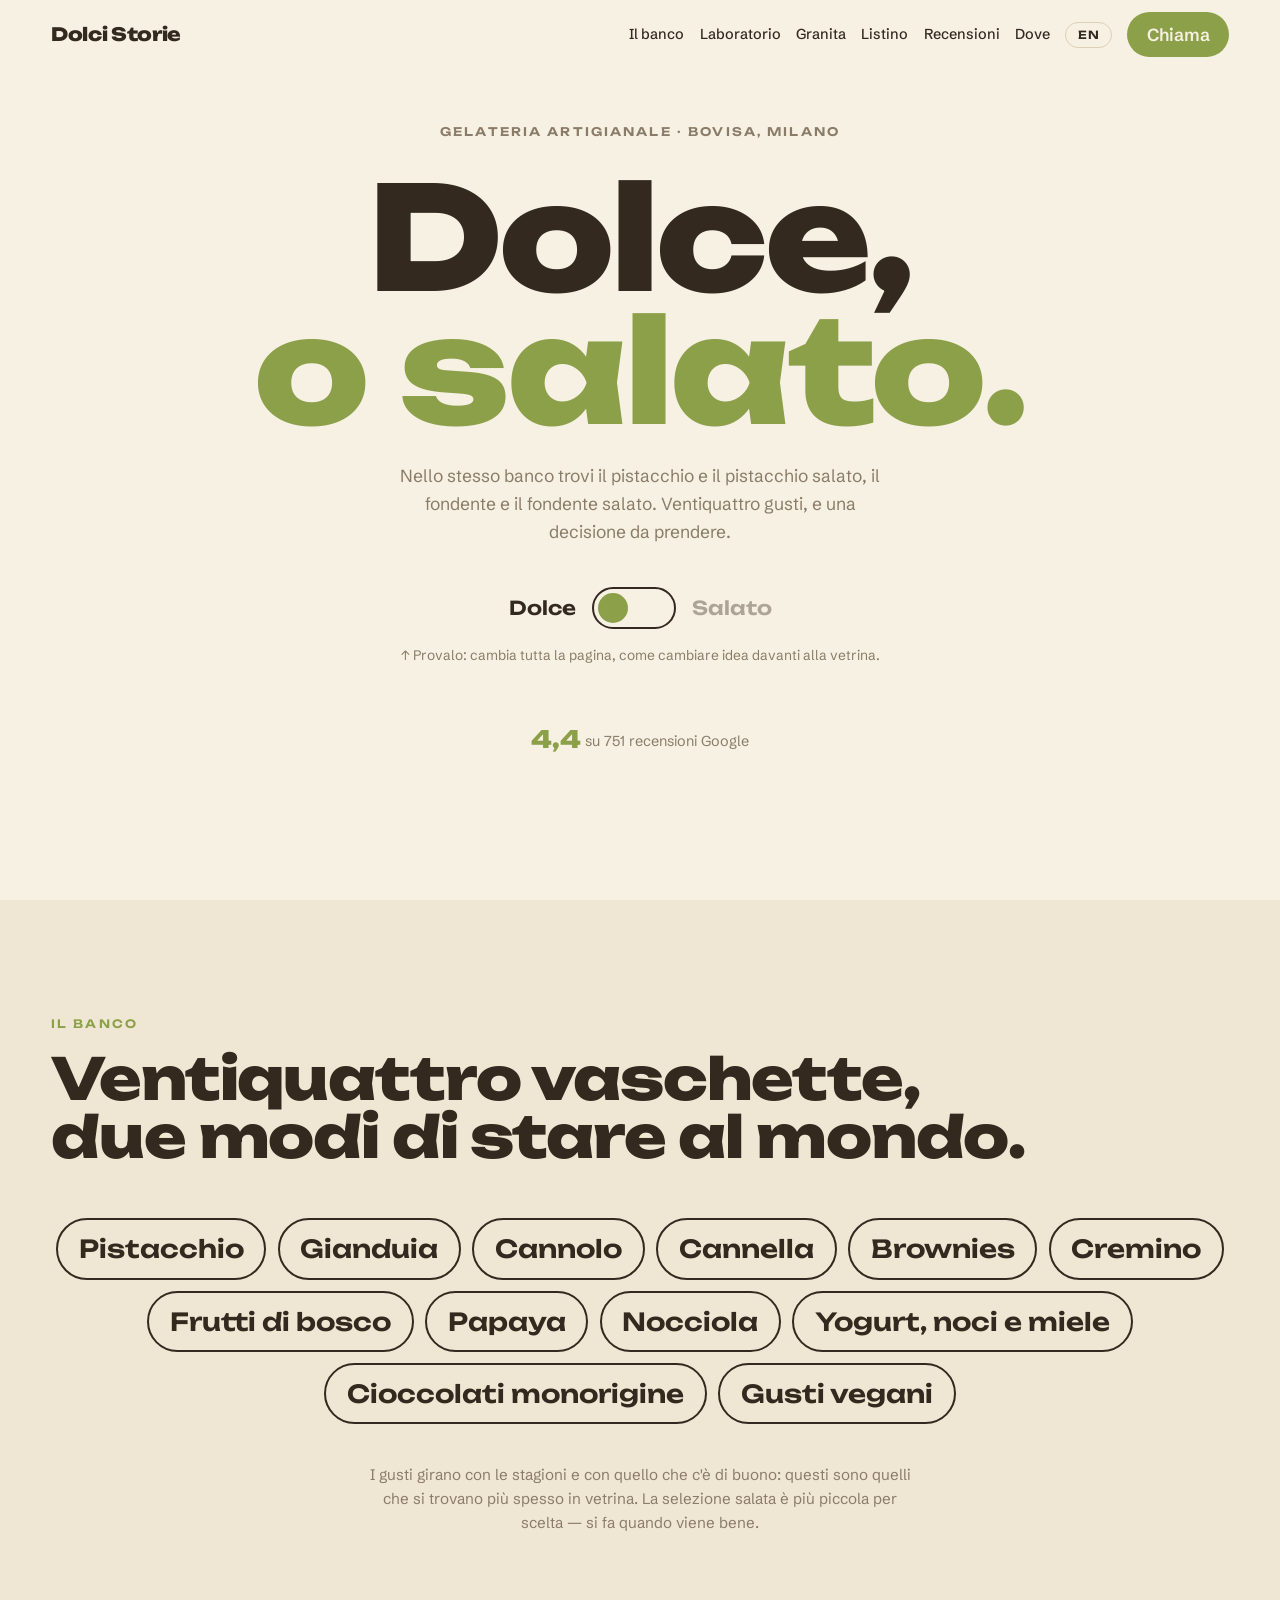
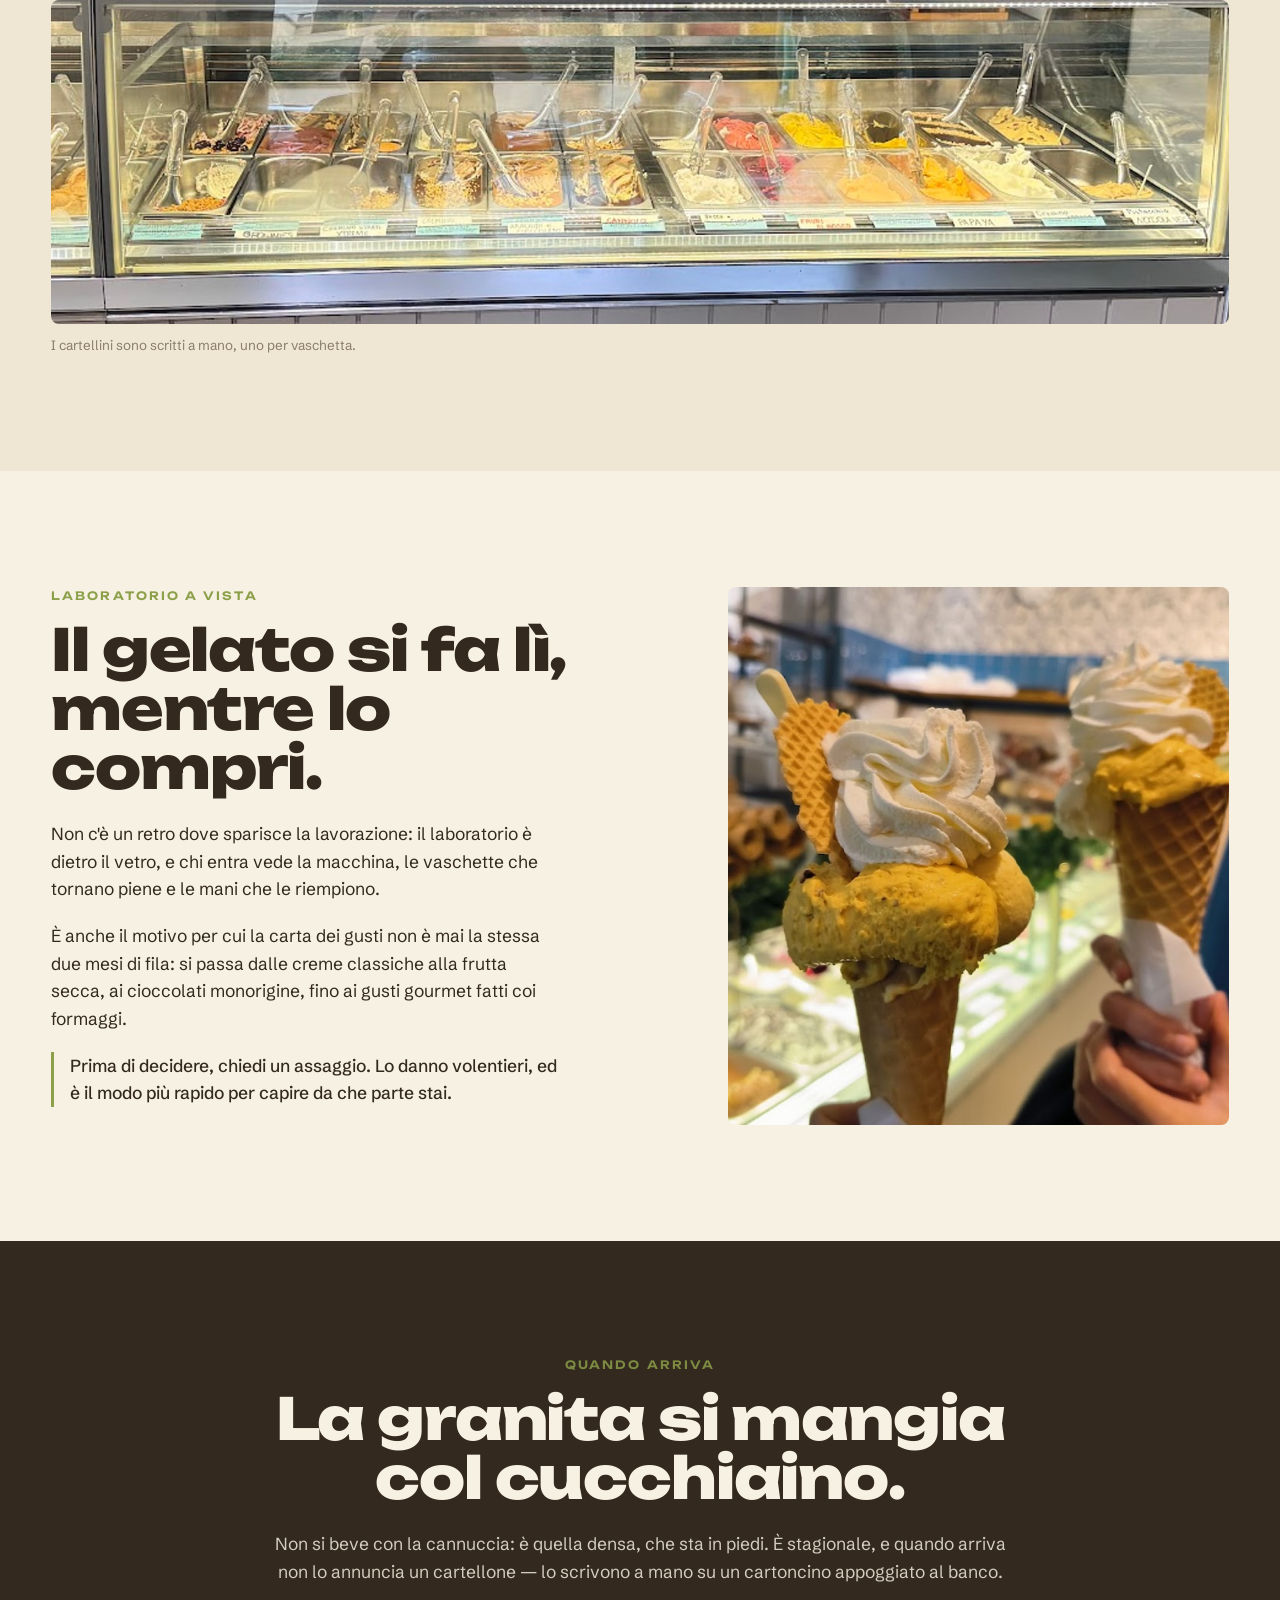
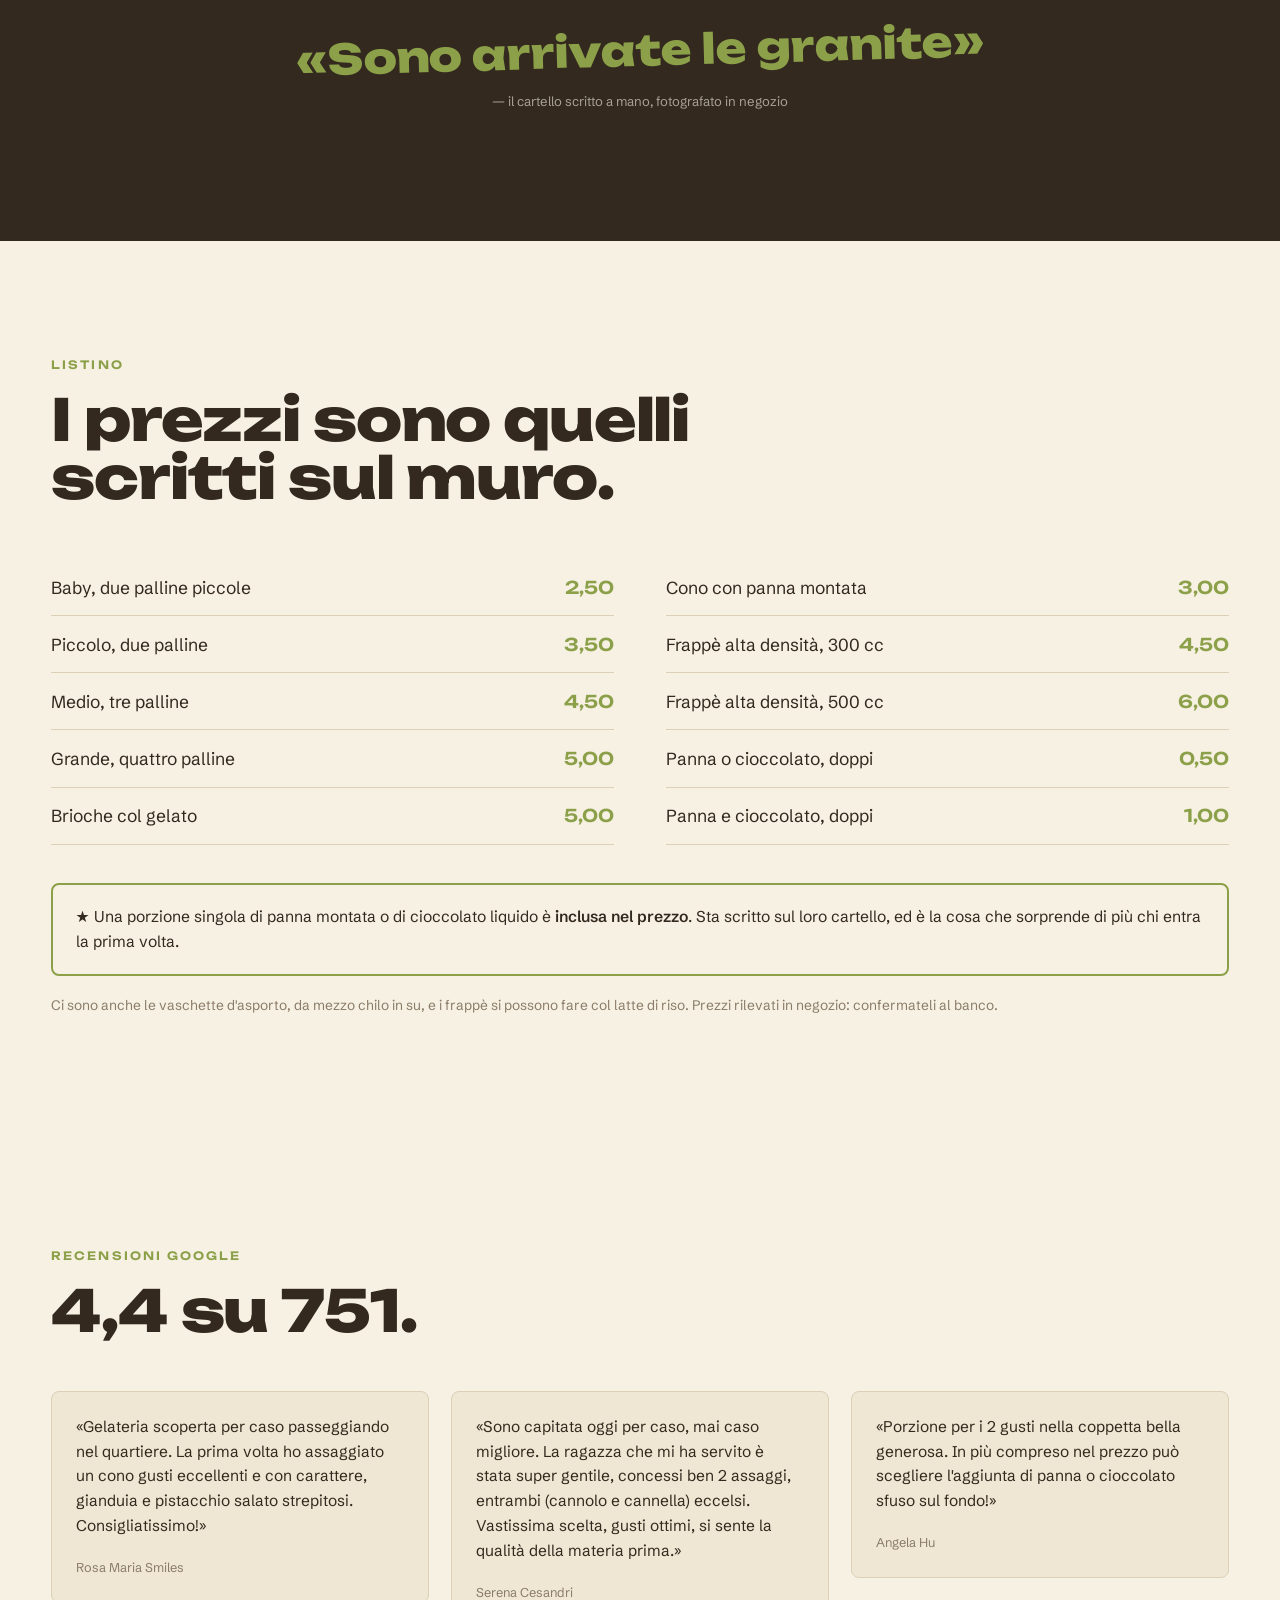
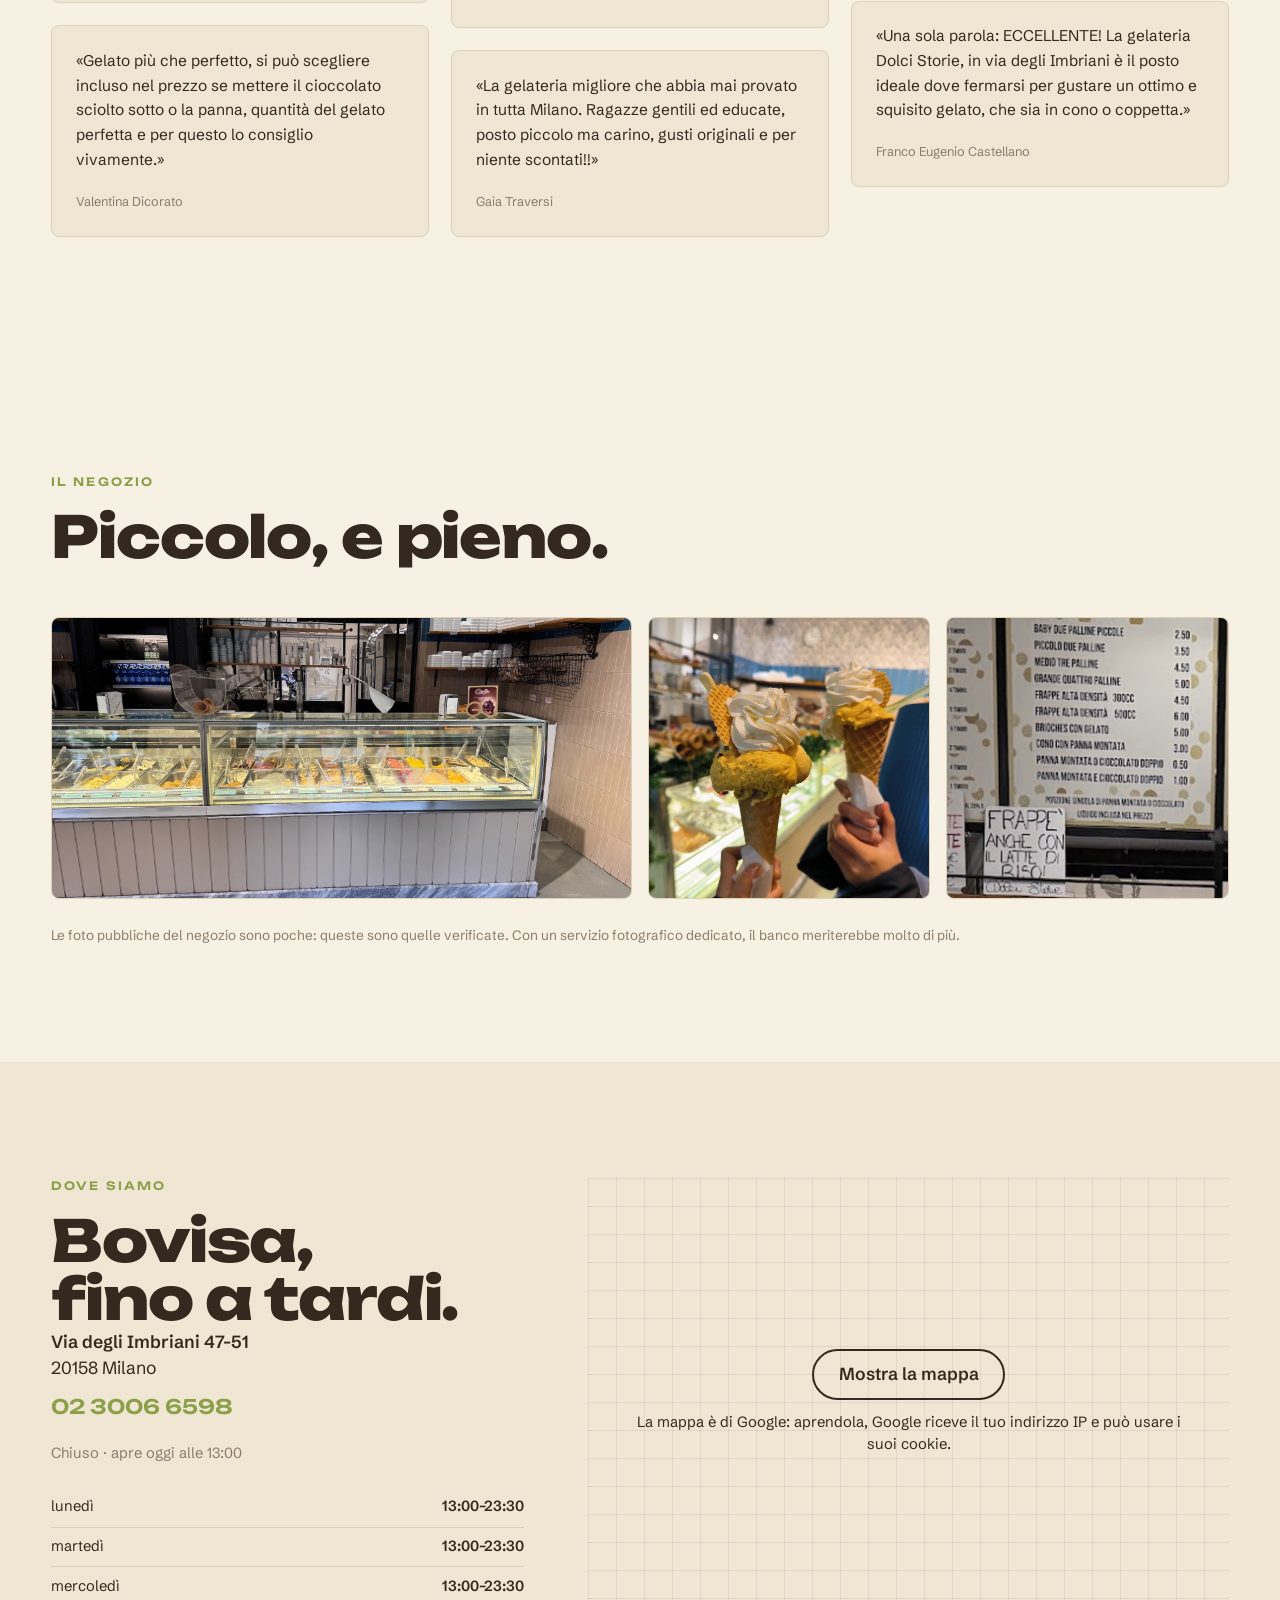
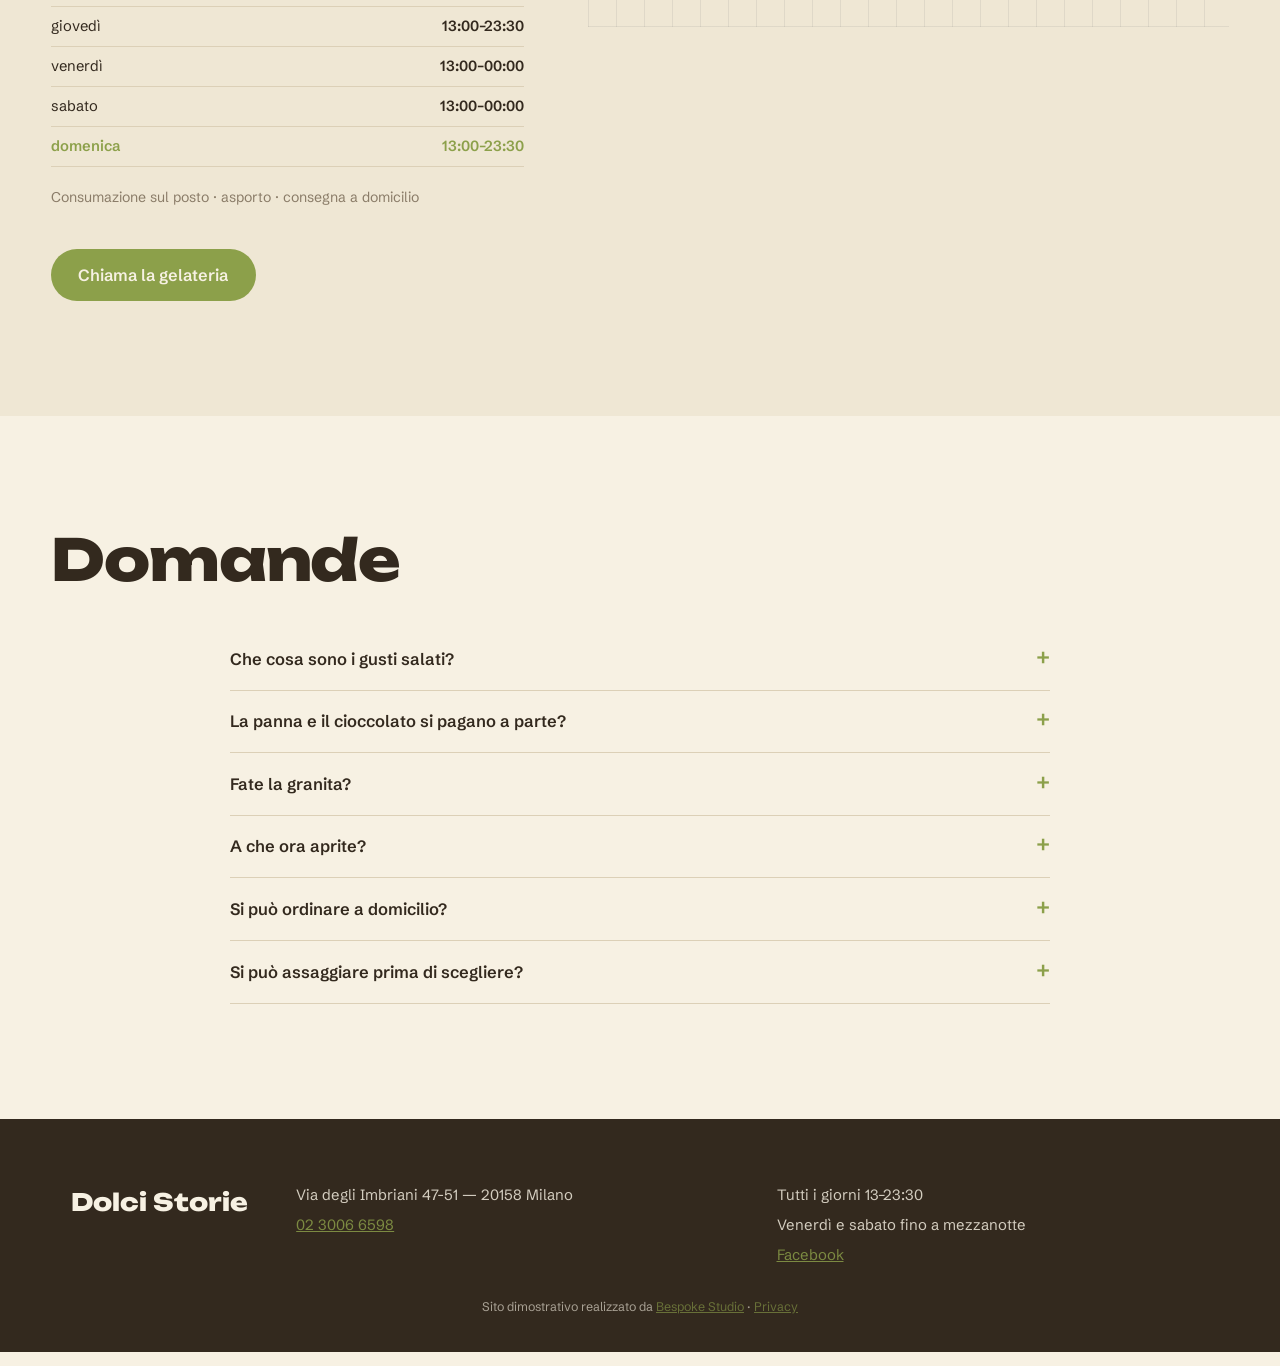
==== commit 8b1d2fb8: "Privacy e pulizia: caratteri sul sito, mappa al clic, informativa, noindex - caratteri copiati nel s" ====
--- a/index.html
+++ b/index.html
@@ -3,6 +3,7 @@
 <head>
 <meta charset="utf-8">
 <meta name="viewport" content="width=device-width, initial-scale=1">
+<meta name="robots" content="noindex">
 <title>Dolci Storie — Gelateria artigianale in Bovisa, Milano | Via degli Imbriani 47</title>
 <meta name="description" content="Gelateria artigianale con laboratorio a vista in Bovisa, Milano. 24 gusti, dal pistacchio al pistacchio salato, cioccolati monorigine e granita col cucchiaino. 4,4 su 751 recensioni Google. Aperto tutti i giorni dalle 13.">
 <link rel="canonical" href="https://rotenzark.github.io/dolci-storie/">
@@ -20,9 +21,7 @@
 <link rel="icon" href="img/favicon.svg" type="image/svg+xml">
 <link rel="icon" href="img/favicon-32.png" sizes="32x32">
 <link rel="apple-touch-icon" href="img/apple-touch-icon.png">
-<link rel="preconnect" href="https://fonts.googleapis.com">
-<link rel="preconnect" href="https://fonts.gstatic.com" crossorigin>
-<link href="https://fonts.googleapis.com/css2?family=Unbounded:wght@400;600;800&family=Schibsted+Grotesk:wght@400;500;600&display=swap" rel="stylesheet">
+<link rel="stylesheet" href="fonts/fonts.css?v=1">
 <link rel="stylesheet" href="css/styles.css?v=1">
 <script src="https://cdn.jsdelivr.net/npm/gsap@3.12.5/dist/gsap.min.js" defer></script>
 <script src="https://cdn.jsdelivr.net/npm/gsap@3.12.5/dist/ScrollTrigger.min.js" defer></script>
@@ -45,11 +44,33 @@
     "postalCode": "20158",
     "addressCountry": "IT"
   },
-  "geo": { "@type": "GeoCoordinates", "latitude": 45.5009444, "longitude": 9.1667323 },
-  "aggregateRating": { "@type": "AggregateRating", "ratingValue": "4.4", "reviewCount": "751" },
+  "geo": {
+    "@type": "GeoCoordinates",
+    "latitude": 45.5009444,
+    "longitude": 9.1667323
+  },
   "openingHoursSpecification": [
-    { "@type": "OpeningHoursSpecification", "dayOfWeek": ["Sunday","Monday","Tuesday","Wednesday","Thursday"], "opens": "13:00", "closes": "23:30" },
-    { "@type": "OpeningHoursSpecification", "dayOfWeek": ["Friday","Saturday"], "opens": "13:00", "closes": "00:00" }
+    {
+      "@type": "OpeningHoursSpecification",
+      "dayOfWeek": [
+        "Sunday",
+        "Monday",
+        "Tuesday",
+        "Wednesday",
+        "Thursday"
+      ],
+      "opens": "13:00",
+      "closes": "23:30"
+    },
+    {
+      "@type": "OpeningHoursSpecification",
+      "dayOfWeek": [
+        "Friday",
+        "Saturday"
+      ],
+      "opens": "13:00",
+      "closes": "00:00"
+    }
   ]
 }
 </script>
@@ -290,11 +311,11 @@
       <a class="cta cta-big" href="tel:+390230066598" data-i18n="dove.cta">Chiama la gelateria</a>
     </div>
     <div class="dove-map reveal">
-      <iframe
+      <div class="mappa-clic" data-mappa-clic style="--mappa-h: 450px"><template><iframe
         title="Mappa: Dolci Storie, Via degli Imbriani 47, Milano"
         data-i18n-title="dove.maptitle"
         src="https://www.google.com/maps?q=Dolci+Storie,+Via+degli+Imbriani+47,+20158+Milano&output=embed"
-        width="600" height="450" style="border:0" allowfullscreen="" referrerpolicy="no-referrer-when-downgrade"></iframe>
+        width="600" height="450" style="border:0" allowfullscreen="" referrerpolicy="no-referrer-when-downgrade"></iframe></template><div class="mappa-clic__velo"><a class="mappa-clic__btn" href="https://www.google.com/maps/search/?api=1&amp;query=Dolci%20Storie%2C%20Via%20degli%20Imbriani%2047%2C%2020158%20Milano" target="_blank" rel="noopener">Mostra la mappa</a><p class="mappa-clic__nota">La mappa è di Google: aprendola, Google riceve il tuo indirizzo IP e può usare i suoi cookie.</p></div></div>
     </div>
   </div>
 </section>
@@ -329,7 +350,7 @@
   </div>
   <p class="foot-credit">
     <span data-i18n="foot.demo">Sito dimostrativo realizzato da</span>
-    <a href="https://bespokestud.io" target="_blank" rel="noopener">Bespoke Studio</a>
+    <a href="https://bespokestud.io" target="_blank" rel="noopener">Bespoke Studio</a> · <a href="privacy.html">Privacy</a>
   </p>
 </footer>
 
@@ -343,5 +364,6 @@
   <img id="lightboxImg" src="" alt="">
 </div>
 
+<script src="js/mappa-clic.js?v=1" defer></script>
 </body>
 </html>
--- a/fonts/fonts.css
+++ b/fonts/fonts.css
@@ -0,0 +1,190 @@
+/* Caratteri ospitati sul sito: nessuna richiesta a Google Fonts o Fontshare (giro privacy 1/10/2026). Licenze in LICENSE.txt. */
+/* latin-ext */
+@font-face {
+  font-family: 'Schibsted Grotesk';
+  font-style: normal;
+  font-weight: 400;
+  font-display: swap;
+  src: url(schibstedgrotesk-v7-Jqz55SSPQuCQF3t8uOwiUL-taUTtap9Iayoxdg.woff2) format('woff2');
+  unicode-range: U+0100-02BA, U+02BD-02C5, U+02C7-02CC, U+02CE-02D7, U+02DD-02FF, U+0304, U+0308, U+0329, U+1D00-1DBF, U+1E00-1E9F, U+1EF2-1EFF, U+2020, U+20A0-20AB, U+20AD-20C0, U+2113, U+2C60-2C7F, U+A720-A7FF;
+}
+/* latin */
+@font-face {
+  font-family: 'Schibsted Grotesk';
+  font-style: normal;
+  font-weight: 400;
+  font-display: swap;
+  src: url(schibstedgrotesk-v7-Jqz55SSPQuCQF3t8uOwiUL-taUTtap9Gayo.woff2) format('woff2');
+  unicode-range: U+0000-00FF, U+0131, U+0152-0153, U+02BB-02BC, U+02C6, U+02DA, U+02DC, U+0304, U+0308, U+0329, U+2000-206F, U+20AC, U+2122, U+2191, U+2193, U+2212, U+2215, U+FEFF, U+FFFD;
+}
+/* latin-ext */
+@font-face {
+  font-family: 'Schibsted Grotesk';
+  font-style: normal;
+  font-weight: 500;
+  font-display: swap;
+  src: url(schibstedgrotesk-v7-Jqz55SSPQuCQF3t8uOwiUL-taUTtap9Iayoxdg.woff2) format('woff2');
+  unicode-range: U+0100-02BA, U+02BD-02C5, U+02C7-02CC, U+02CE-02D7, U+02DD-02FF, U+0304, U+0308, U+0329, U+1D00-1DBF, U+1E00-1E9F, U+1EF2-1EFF, U+2020, U+20A0-20AB, U+20AD-20C0, U+2113, U+2C60-2C7F, U+A720-A7FF;
+}
+/* latin */
+@font-face {
+  font-family: 'Schibsted Grotesk';
+  font-style: normal;
+  font-weight: 500;
+  font-display: swap;
+  src: url(schibstedgrotesk-v7-Jqz55SSPQuCQF3t8uOwiUL-taUTtap9Gayo.woff2) format('woff2');
+  unicode-range: U+0000-00FF, U+0131, U+0152-0153, U+02BB-02BC, U+02C6, U+02DA, U+02DC, U+0304, U+0308, U+0329, U+2000-206F, U+20AC, U+2122, U+2191, U+2193, U+2212, U+2215, U+FEFF, U+FFFD;
+}
+/* latin-ext */
+@font-face {
+  font-family: 'Schibsted Grotesk';
+  font-style: normal;
+  font-weight: 600;
+  font-display: swap;
+  src: url(schibstedgrotesk-v7-Jqz55SSPQuCQF3t8uOwiUL-taUTtap9Iayoxdg.woff2) format('woff2');
+  unicode-range: U+0100-02BA, U+02BD-02C5, U+02C7-02CC, U+02CE-02D7, U+02DD-02FF, U+0304, U+0308, U+0329, U+1D00-1DBF, U+1E00-1E9F, U+1EF2-1EFF, U+2020, U+20A0-20AB, U+20AD-20C0, U+2113, U+2C60-2C7F, U+A720-A7FF;
+}
+/* latin */
+@font-face {
+  font-family: 'Schibsted Grotesk';
+  font-style: normal;
+  font-weight: 600;
+  font-display: swap;
+  src: url(schibstedgrotesk-v7-Jqz55SSPQuCQF3t8uOwiUL-taUTtap9Gayo.woff2) format('woff2');
+  unicode-range: U+0000-00FF, U+0131, U+0152-0153, U+02BB-02BC, U+02C6, U+02DA, U+02DC, U+0304, U+0308, U+0329, U+2000-206F, U+20AC, U+2122, U+2191, U+2193, U+2212, U+2215, U+FEFF, U+FFFD;
+}
+/* cyrillic-ext */
+@font-face {
+  font-family: 'Unbounded';
+  font-style: normal;
+  font-weight: 400;
+  font-display: swap;
+  src: url(unbounded-v12-Yq6W-LOTXCb04q32xlpwtsZfrxE.woff2) format('woff2');
+  unicode-range: U+0460-052F, U+1C80-1C8A, U+20B4, U+2DE0-2DFF, U+A640-A69F, U+FE2E-FE2F;
+}
+/* cyrillic */
+@font-face {
+  font-family: 'Unbounded';
+  font-style: normal;
+  font-weight: 400;
+  font-display: swap;
+  src: url(unbounded-v12-Yq6W-LOTXCb04q32xlpwv8ZfrxE.woff2) format('woff2');
+  unicode-range: U+0301, U+0400-045F, U+0490-0491, U+04B0-04B1, U+2116;
+}
+/* vietnamese */
+@font-face {
+  font-family: 'Unbounded';
+  font-style: normal;
+  font-weight: 400;
+  font-display: swap;
+  src: url(unbounded-v12-Yq6W-LOTXCb04q32xlpwtMZfrxE.woff2) format('woff2');
+  unicode-range: U+0102-0103, U+0110-0111, U+0128-0129, U+0168-0169, U+01A0-01A1, U+01AF-01B0, U+0300-0301, U+0303-0304, U+0308-0309, U+0323, U+0329, U+1EA0-1EF9, U+20AB;
+}
+/* latin-ext */
+@font-face {
+  font-family: 'Unbounded';
+  font-style: normal;
+  font-weight: 400;
+  font-display: swap;
+  src: url(unbounded-v12-Yq6W-LOTXCb04q32xlpwtcZfrxE.woff2) format('woff2');
+  unicode-range: U+0100-02BA, U+02BD-02C5, U+02C7-02CC, U+02CE-02D7, U+02DD-02FF, U+0304, U+0308, U+0329, U+1D00-1DBF, U+1E00-1E9F, U+1EF2-1EFF, U+2020, U+20A0-20AB, U+20AD-20C0, U+2113, U+2C60-2C7F, U+A720-A7FF;
+}
+/* latin */
+@font-face {
+  font-family: 'Unbounded';
+  font-style: normal;
+  font-weight: 400;
+  font-display: swap;
+  src: url(unbounded-v12-Yq6W-LOTXCb04q32xlpwu8Zf.woff2) format('woff2');
+  unicode-range: U+0000-00FF, U+0131, U+0152-0153, U+02BB-02BC, U+02C6, U+02DA, U+02DC, U+0304, U+0308, U+0329, U+2000-206F, U+20AC, U+2122, U+2191, U+2193, U+2212, U+2215, U+FEFF, U+FFFD;
+}
+/* cyrillic-ext */
+@font-face {
+  font-family: 'Unbounded';
+  font-style: normal;
+  font-weight: 600;
+  font-display: swap;
+  src: url(unbounded-v12-Yq6W-LOTXCb04q32xlpwtsZfrxE.woff2) format('woff2');
+  unicode-range: U+0460-052F, U+1C80-1C8A, U+20B4, U+2DE0-2DFF, U+A640-A69F, U+FE2E-FE2F;
+}
+/* cyrillic */
+@font-face {
+  font-family: 'Unbounded';
+  font-style: normal;
+  font-weight: 600;
+  font-display: swap;
+  src: url(unbounded-v12-Yq6W-LOTXCb04q32xlpwv8ZfrxE.woff2) format('woff2');
+  unicode-range: U+0301, U+0400-045F, U+0490-0491, U+04B0-04B1, U+2116;
+}
+/* vietnamese */
+@font-face {
+  font-family: 'Unbounded';
+  font-style: normal;
+  font-weight: 600;
+  font-display: swap;
+  src: url(unbounded-v12-Yq6W-LOTXCb04q32xlpwtMZfrxE.woff2) format('woff2');
+  unicode-range: U+0102-0103, U+0110-0111, U+0128-0129, U+0168-0169, U+01A0-01A1, U+01AF-01B0, U+0300-0301, U+0303-0304, U+0308-0309, U+0323, U+0329, U+1EA0-1EF9, U+20AB;
+}
+/* latin-ext */
+@font-face {
+  font-family: 'Unbounded';
+  font-style: normal;
+  font-weight: 600;
+  font-display: swap;
+  src: url(unbounded-v12-Yq6W-LOTXCb04q32xlpwtcZfrxE.woff2) format('woff2');
+  unicode-range: U+0100-02BA, U+02BD-02C5, U+02C7-02CC, U+02CE-02D7, U+02DD-02FF, U+0304, U+0308, U+0329, U+1D00-1DBF, U+1E00-1E9F, U+1EF2-1EFF, U+2020, U+20A0-20AB, U+20AD-20C0, U+2113, U+2C60-2C7F, U+A720-A7FF;
+}
+/* latin */
+@font-face {
+  font-family: 'Unbounded';
+  font-style: normal;
+  font-weight: 600;
+  font-display: swap;
+  src: url(unbounded-v12-Yq6W-LOTXCb04q32xlpwu8Zf.woff2) format('woff2');
+  unicode-range: U+0000-00FF, U+0131, U+0152-0153, U+02BB-02BC, U+02C6, U+02DA, U+02DC, U+0304, U+0308, U+0329, U+2000-206F, U+20AC, U+2122, U+2191, U+2193, U+2212, U+2215, U+FEFF, U+FFFD;
+}
+/* cyrillic-ext */
+@font-face {
+  font-family: 'Unbounded';
+  font-style: normal;
+  font-weight: 800;
+  font-display: swap;
+  src: url(unbounded-v12-Yq6W-LOTXCb04q32xlpwtsZfrxE.woff2) format('woff2');
+  unicode-range: U+0460-052F, U+1C80-1C8A, U+20B4, U+2DE0-2DFF, U+A640-A69F, U+FE2E-FE2F;
+}
+/* cyrillic */
+@font-face {
+  font-family: 'Unbounded';
+  font-style: normal;
+  font-weight: 800;
+  font-display: swap;
+  src: url(unbounded-v12-Yq6W-LOTXCb04q32xlpwv8ZfrxE.woff2) format('woff2');
+  unicode-range: U+0301, U+0400-045F, U+0490-0491, U+04B0-04B1, U+2116;
+}
+/* vietnamese */
+@font-face {
+  font-family: 'Unbounded';
+  font-style: normal;
+  font-weight: 800;
+  font-display: swap;
+  src: url(unbounded-v12-Yq6W-LOTXCb04q32xlpwtMZfrxE.woff2) format('woff2');
+  unicode-range: U+0102-0103, U+0110-0111, U+0128-0129, U+0168-0169, U+01A0-01A1, U+01AF-01B0, U+0300-0301, U+0303-0304, U+0308-0309, U+0323, U+0329, U+1EA0-1EF9, U+20AB;
+}
+/* latin-ext */
+@font-face {
+  font-family: 'Unbounded';
+  font-style: normal;
+  font-weight: 800;
+  font-display: swap;
+  src: url(unbounded-v12-Yq6W-LOTXCb04q32xlpwtcZfrxE.woff2) format('woff2');
+  unicode-range: U+0100-02BA, U+02BD-02C5, U+02C7-02CC, U+02CE-02D7, U+02DD-02FF, U+0304, U+0308, U+0329, U+1D00-1DBF, U+1E00-1E9F, U+1EF2-1EFF, U+2020, U+20A0-20AB, U+20AD-20C0, U+2113, U+2C60-2C7F, U+A720-A7FF;
+}
+/* latin */
+@font-face {
+  font-family: 'Unbounded';
+  font-style: normal;
+  font-weight: 800;
+  font-display: swap;
+  src: url(unbounded-v12-Yq6W-LOTXCb04q32xlpwu8Zf.woff2) format('woff2');
+  unicode-range: U+0000-00FF, U+0131, U+0152-0153, U+02BB-02BC, U+02C6, U+02DA, U+02DC, U+0304, U+0308, U+0329, U+2000-206F, U+20AC, U+2122, U+2191, U+2193, U+2212, U+2215, U+FEFF, U+FFFD;
+}
--- a/css/styles.css
+++ b/css/styles.css
@@ -411,3 +411,12 @@
   .foot-inner { grid-template-columns: 1fr; }
   .switch-wrap { gap: .7rem; }
 }
+
+/*MAPPACLIC*/
+/* la mappa Google si carica solo al clic (giro privacy 1/10/2026) */
+.mappa-clic { display: flex; align-items: center; justify-content: center; width: 100%; height: 100%; min-height: var(--mappa-h, 320px); box-sizing: border-box; padding: 24px; text-align: center; background: repeating-linear-gradient(0deg, rgba(127, 127, 127, 0.14) 0 1px, transparent 1px 28px), repeating-linear-gradient(90deg, rgba(127, 127, 127, 0.14) 0 1px, transparent 1px 28px); }
+.mappa-clic__velo { display: flex; flex-direction: column; align-items: center; gap: 12px; max-width: 32em; }
+.mappa-clic__btn { display: inline-block; padding: 0.75em 1.4em; border: 2px solid currentColor; border-radius: 999px; color: inherit; font: inherit; font-weight: 600; line-height: 1.2; text-decoration: none; background: transparent; cursor: pointer; }
+.mappa-clic__btn:hover, .mappa-clic__btn:focus-visible { text-decoration: underline; }
+.mappa-clic__nota { margin: 0; font-size: 0.85em; line-height: 1.45; }
+/*/MAPPACLIC*/
